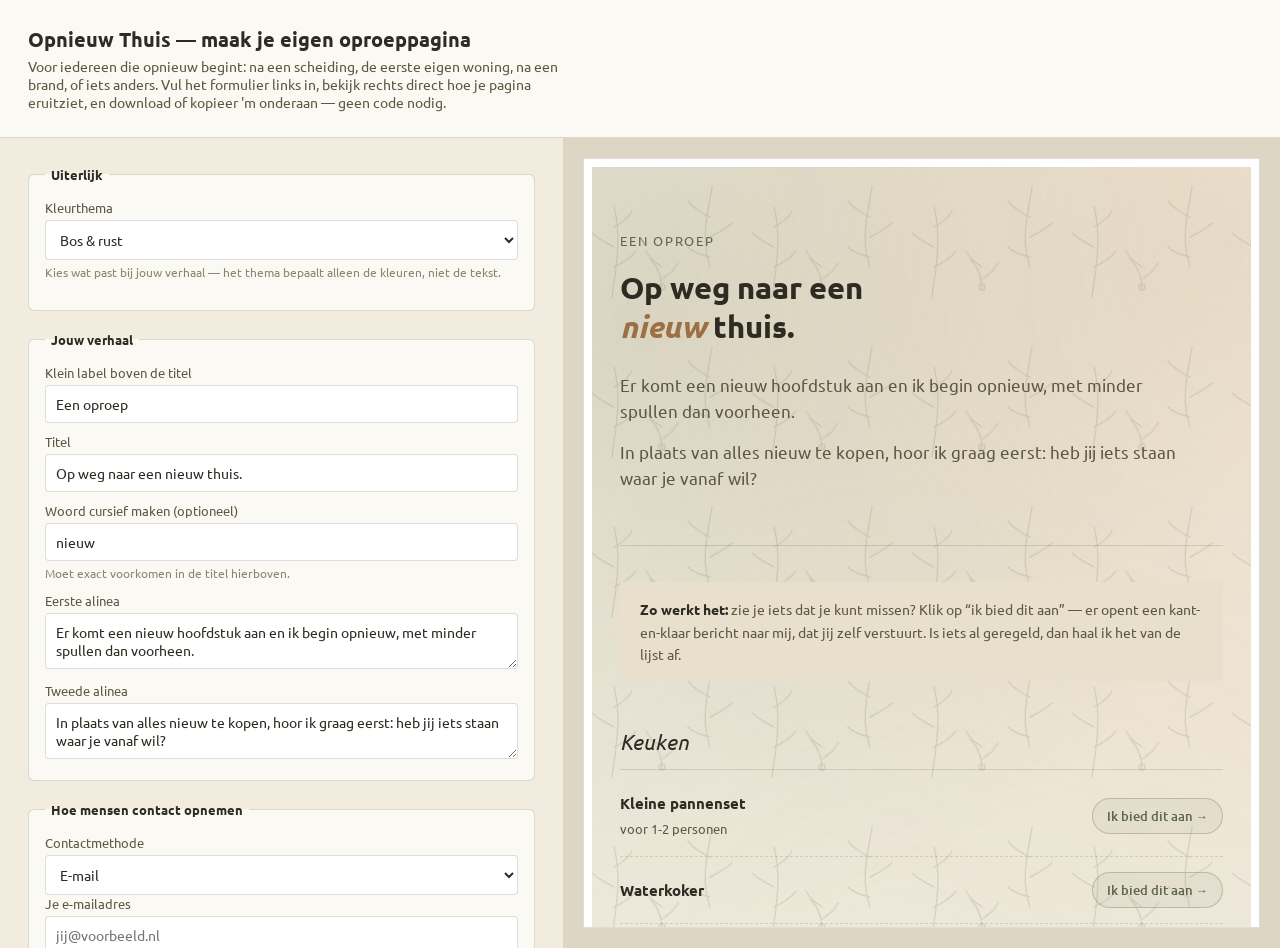
==== index.html @ 4efb678b "Add files via upload" ====
<!DOCTYPE html>
<html lang="nl">
<head>
<meta charset="UTF-8">
<meta name="viewport" content="width=device-width, initial-scale=1.0">
<title>Opnieuw Thuis — maak je eigen oproeppagina</title>
<link rel="preconnect" href="https://fonts.googleapis.com">
<link href="https://fonts.googleapis.com/css2?family=Ubuntu:ital,wght@0,400;0,500;0,700;1,400;1,500&display=swap" rel="stylesheet">
<style>
  :root{
    --sand:#F2ECDE; --sand-deep:#E8E0CC; --ink:#2E2B22; --ink-soft:#5C5842;
    --sage:#7C8564; --sage-deep:#5E6849; --clay:#BE8C5E; --clay-deep:#9C6F44;
    --line:rgba(46,43,34,0.16); --panel:#FBF9F3;
  }
  *{ box-sizing:border-box; }
  body{ margin:0; font-family:'Ubuntu', sans-serif; background:var(--sand); color:var(--ink); }
  .top{ padding:26px 28px; border-bottom:1px solid var(--line); background:var(--panel); }
  .top h1{ font-size:20px; margin:0 0 4px; font-weight:700; }
  .top p{ margin:0; font-size:13.5px; color:var(--ink-soft); max-width:70ch; }

  .layout{ display:flex; gap:0; align-items:flex-start; min-height:calc(100vh - 90px); }
  .form-col{ width:44%; min-width:360px; padding:28px; overflow-y:auto; max-height:calc(100vh - 90px); }
  .preview-col{ flex:1; position:sticky; top:0; height:calc(100vh - 90px); background:#ddd6c4; padding:20px; }
  .preview-col iframe{ width:100%; height:100%; border:1px solid var(--line); background:#fff; }

  fieldset{ border:1px solid var(--line); border-radius:6px; padding:16px 16px 18px; margin:0 0 20px; background:var(--panel); }
  legend{ font-weight:700; font-size:13px; padding:0 6px; color:var(--ink); }
  label{ display:block; font-size:12.5px; color:var(--ink-soft); margin:10px 0 4px; }
  label:first-of-type{ margin-top:0; }
  input[type=text], input[type=email], input[type=tel], input[type=number], textarea, select{
    width:100%; font-family:'Ubuntu', sans-serif; font-size:14px; padding:9px 10px;
    border:1px solid var(--line); border-radius:4px; background:#fff; color:var(--ink);
  }
  textarea{ resize:vertical; min-height:56px; }
  .hint{ font-size:11.5px; color:#8A8770; margin-top:4px; }
  .row2{ display:flex; gap:10px; }
  .row2 > *{ flex:1; }

  .category-block{ border:1px dashed var(--line); border-radius:5px; padding:12px; margin-bottom:12px; background:#fff; }
  .category-block-head{ display:flex; gap:8px; align-items:center; margin-bottom:8px; }
  .category-block-head input{ flex:1; font-weight:600; }
  .item-row{ display:flex; gap:6px; align-items:center; margin-bottom:6px; }
  .item-row input[type=text]{ flex:2; }
  .item-row input[type=text].note-input{ flex:2; }
  .item-row input[type=number]{ flex:0 0 64px; }
  .icon-btn{
    border:1px solid var(--line); background:#fff; color:var(--ink-soft); border-radius:4px;
    width:30px; height:30px; flex:0 0 30px; cursor:pointer; font-size:15px; line-height:1;
  }
  .icon-btn:hover{ background:var(--sand-deep); }
  .text-btn{
    background:none; border:1px solid var(--sage-deep); color:var(--sage-deep); border-radius:4px;
    padding:7px 12px; font-size:12.5px; cursor:pointer; font-family:'Ubuntu', sans-serif;
  }
  .text-btn:hover{ background:rgba(94,104,73,0.08); }
  .remove-cat{ border:none; background:none; color:#9C6F44; cursor:pointer; font-size:13px; }

  .actions{ display:flex; gap:10px; flex-wrap:wrap; margin-top:6px; }
  .btn-primary{
    background:var(--clay); border:none; color:#241A0D; font-weight:700; padding:12px 20px;
    border-radius:4px; font-size:14px; cursor:pointer; font-family:'Ubuntu', sans-serif;
  }
  .btn-primary:hover{ background:#CC9A6B; }
  .btn-secondary{
    background:var(--ink); color:var(--sand); border:none; padding:12px 20px; border-radius:4px;
    font-size:14px; cursor:pointer; font-family:'Ubuntu', sans-serif;
  }
  .warn{ font-size:12.5px; color:#9C4A2A; margin-top:8px; }
  .code-fallback{ margin-top:14px; }
  .code-fallback summary{ cursor:pointer; font-size:12.5px; color:var(--ink-soft); }
  .code-fallback textarea{ margin-top:8px; height:160px; font-family:monospace; font-size:11.5px; }
</style>
</head>
<body>

<div class="top">
  <h1>Opnieuw Thuis — maak je eigen oproeppagina</h1>
  <p>Voor iedereen die opnieuw begint: na een scheiding, de eerste eigen woning, na een brand, of iets anders. Vul het formulier links in, bekijk rechts direct hoe je pagina eruitziet, en download of kopieer 'm onderaan — geen code nodig.</p>
</div>

<div class="layout">
  <div class="form-col">

    <fieldset>
      <legend>Uiterlijk</legend>
      <label for="f-theme">Kleurthema</label>
      <select id="f-theme">
        <option value="bos">Bos &amp; rust</option>
        <option value="fris">Fris begin</option>
        <option value="warmte">Nieuwe warmte</option>
      </select>
      <p class="hint">Kies wat past bij jouw verhaal — het thema bepaalt alleen de kleuren, niet de tekst.</p>
    </fieldset>

    <fieldset>
      <legend>Jouw verhaal</legend>
      <label for="f-eyebrow">Klein label boven de titel</label>
      <input type="text" id="f-eyebrow" value="Een oproep">

      <label for="f-heading">Titel</label>
      <input type="text" id="f-heading" value="Op weg naar een nieuw thuis.">

      <label for="f-emphasis">Woord cursief maken (optioneel)</label>
      <input type="text" id="f-emphasis" value="nieuw">
      <p class="hint">Moet exact voorkomen in de titel hierboven.</p>

      <label for="f-para1">Eerste alinea</label>
      <textarea id="f-para1">Er komt een nieuw hoofdstuk aan en ik begin opnieuw, met minder spullen dan voorheen.</textarea>

      <label for="f-para2">Tweede alinea</label>
      <textarea id="f-para2">In plaats van alles nieuw te kopen, hoor ik graag eerst: heb jij iets staan waar je vanaf wil?</textarea>
    </fieldset>

    <fieldset>
      <legend>Hoe mensen contact opnemen</legend>
      <label for="f-contact-method">Contactmethode</label>
      <select id="f-contact-method">
        <option value="email">E-mail</option>
        <option value="whatsapp">WhatsApp</option>
      </select>
      <div id="f-contact-email-wrap">
        <label for="f-contact-email">Je e-mailadres</label>
        <input type="email" id="f-contact-email" placeholder="jij@voorbeeld.nl">
      </div>
      <div id="f-contact-wa-wrap" style="display:none;">
        <label for="f-contact-wa">WhatsApp-nummer (met landcode, alleen cijfers)</label>
        <input type="tel" id="f-contact-wa" placeholder="31612345678">
      </div>
      <p class="hint">Als iemand op "ik bied dit aan" klikt, opent er een kant-en-klaar bericht naar jou — er wordt niets automatisch opgeslagen of bijgehouden.</p>
    </fieldset>

    <fieldset>
      <legend>Spullen die je zoekt</legend>
      <div id="f-categories"></div>
      <button class="text-btn" id="f-add-category" type="button">+ Categorie toevoegen</button>
    </fieldset>

    <fieldset>
      <legend>Onderaan de pagina</legend>
      <label for="f-suggest-desc">Tekst bij "staat er iets niet bij?"</label>
      <textarea id="f-suggest-desc">Heb je iets anders dat je denkt dat ik kan gebruiken? Laat het gewoon weten.</textarea>
      <label for="f-footer">Slottekst</label>
      <textarea id="f-footer">Dank je wel dat je meedenkt — elk aanbod scheelt mij een nieuwe aankoop.</textarea>
    </fieldset>

    <div id="f-warn" class="warn" style="display:none;"></div>
    <div class="actions">
      <button class="btn-primary" id="f-download" type="button">Download jouw pagina (HTML)</button>
      <button class="btn-secondary" id="f-copy" type="button">Kopieer HTML</button>
    </div>

    <details class="code-fallback">
      <summary>Lukt kopiëren niet? Selecteer de code hier handmatig</summary>
      <textarea id="f-code-output" readonly></textarea>
    </details>
  </div>

  <div class="preview-col">
    <iframe id="f-preview" title="Voorbeeld"></iframe>
  </div>
</div>

<script>
const THEMES = {
  bos:    { sand:'#F2ECDE', sandDeep:'#E8E0CC', ink:'#2E2B22', inkSoft:'#5C5842', a1:'#7C8564', a1d:'#5E6849', a2:'#BE8C5E', a2d:'#9C6F44' },
  fris:   { sand:'#EDF2EA', sandDeep:'#DCE7DE', ink:'#20302A', inkSoft:'#4C5C53', a1:'#5E8B7E', a1d:'#3F6A5E', a2:'#6E93A8', a2d:'#4F7488' },
  warmte: { sand:'#F5EDE3', sandDeep:'#EEDFCB', ink:'#332420', inkSoft:'#6B4F3F', a1:'#C98A3F', a1d:'#A66C2A', a2:'#B15C42', a2d:'#8E4530' },
};
const LEAF_SVG_BASE64 = "[base64]";

function hexToRgb(hex){
  const h = hex.replace('#','');
  const r = parseInt(h.substring(0,2),16), g = parseInt(h.substring(2,4),16), b = parseInt(h.substring(4,6),16);
  return r+','+g+','+b;
}
function escapeHtml(str){
  return String(str).replace(/&/g,'&amp;').replace(/</g,'&lt;').replace(/>/g,'&gt;').replace(/"/g,'&quot;').replace(/'/g,'&#39;');
}
function applyEmphasis(headingRaw, wordRaw){
  const esc = escapeHtml(headingRaw);
  const w = (wordRaw||'').trim();
  if(!w) return esc;
  const escWord = escapeHtml(w);
  const idx = esc.toLowerCase().indexOf(escWord.toLowerCase());
  if(idx === -1) return esc;
  return esc.slice(0,idx) + '<em>' + esc.slice(idx, idx+escWord.length) + '</em>' + esc.slice(idx+escWord.length);
}

let state = {
  categories: [
    { name: "Keuken", items: [
      { name: "Kleine pannenset", note: "voor 1-2 personen", needed: 1 },
      { name: "Waterkoker", note: "", needed: 1 },
      { name: "Bestek", note: "voor 2 personen", needed: 2 },
    ]},
    { name: "Woonkamer", items: [
      { name: "Leeslamp", note: "staand of tafel", needed: 1 },
      { name: "Vloerkleed", note: "ca. 2x1,5m", needed: 1 },
    ]},
    { name: "Slaapkamer", items: [
      { name: "Eenpersoonsmatras of bed", note: "", needed: 1 },
      { name: "Dekbed + overtrek", note: "", needed: 1 },
    ]},
  ]
};

function renderCategoriesForm(){
  const wrap = document.getElementById('f-categories');
  wrap.innerHTML = '';
  state.categories.forEach((cat, ci) => {
    const block = document.createElement('div');
    block.className = 'category-block';

    const head = document.createElement('div');
    head.className = 'category-block-head';
    const nameInput = document.createElement('input');
    nameInput.type = 'text'; nameInput.value = cat.name; nameInput.placeholder = 'Naam categorie';
    nameInput.addEventListener('input', () => { state.categories[ci].name = nameInput.value; updatePreview(); });
    const removeCatBtn = document.createElement('button');
    removeCatBtn.className = 'remove-cat'; removeCatBtn.type = 'button'; removeCatBtn.textContent = 'verwijder categorie';
    removeCatBtn.addEventListener('click', () => { state.categories.splice(ci,1); renderCategoriesForm(); updatePreview(); });
    head.appendChild(nameInput); head.appendChild(removeCatBtn);
    block.appendChild(head);

    cat.items.forEach((item, ii) => {
      const row = document.createElement('div');
      row.className = 'item-row';

      const nameI = document.createElement('input');
      nameI.type = 'text'; nameI.value = item.name; nameI.placeholder = 'Naam item';
      nameI.addEventListener('input', () => { state.categories[ci].items[ii].name = nameI.value; updatePreview(); });

      const noteI = document.createElement('input');
      noteI.type = 'text'; noteI.className = 'note-input'; noteI.value = item.note; noteI.placeholder = 'Toelichting (optioneel)';
      noteI.addEventListener('input', () => { state.categories[ci].items[ii].note = noteI.value; updatePreview(); });

      const neededI = document.createElement('input');
      neededI.type = 'number'; neededI.min = '1'; neededI.value = item.needed || 1; neededI.title = 'Aantal nodig';
      neededI.addEventListener('input', () => { state.categories[ci].items[ii].needed = Math.max(1, parseInt(neededI.value,10)||1); updatePreview(); });

      const removeItemBtn = document.createElement('button');
      removeItemBtn.className = 'icon-btn'; removeItemBtn.type = 'button'; removeItemBtn.textContent = '×';
      removeItemBtn.addEventListener('click', () => { state.categories[ci].items.splice(ii,1); renderCategoriesForm(); updatePreview(); });

      row.appendChild(nameI); row.appendChild(noteI); row.appendChild(neededI); row.appendChild(removeItemBtn);
      block.appendChild(row);
    });

    const addItemBtn = document.createElement('button');
    addItemBtn.className = 'text-btn'; addItemBtn.type = 'button'; addItemBtn.textContent = '+ Item toevoegen';
    addItemBtn.addEventListener('click', () => {
      state.categories[ci].items.push({ name: 'Nieuw item', note: '', needed: 1 });
      renderCategoriesForm(); updatePreview();
    });
    block.appendChild(addItemBtn);

    wrap.appendChild(block);
  });
}

document.getElementById('f-add-category').addEventListener('click', () => {
  state.categories.push({ name: 'Nieuwe categorie', items: [{ name: 'Nieuw item', note: '', needed: 1 }] });
  renderCategoriesForm(); updatePreview();
});

function getFormValues(){
  return {
    theme: document.getElementById('f-theme').value,
    eyebrow: document.getElementById('f-eyebrow').value,
    heading: document.getElementById('f-heading').value,
    emphasis: document.getElementById('f-emphasis').value,
    para1: document.getElementById('f-para1').value,
    para2: document.getElementById('f-para2').value,
    contactMethod: document.getElementById('f-contact-method').value,
    contactEmail: document.getElementById('f-contact-email').value,
    contactWa: document.getElementById('f-contact-wa').value,
    suggestDesc: document.getElementById('f-suggest-desc').value,
    footer: document.getElementById('f-footer').value,
  };
}

document.getElementById('f-contact-method').addEventListener('change', function(){
  const isEmail = this.value === 'email';
  document.getElementById('f-contact-email-wrap').style.display = isEmail ? 'block' : 'none';
  document.getElementById('f-contact-wa-wrap').style.display = isEmail ? 'none' : 'block';
  updatePreview();
});

['f-theme','f-eyebrow','f-heading','f-emphasis','f-para1','f-para2','f-contact-email','f-contact-wa','f-suggest-desc','f-footer']
  .forEach(id => document.getElementById(id).addEventListener('input', updatePreview));

function buildSiteHTML(cfg){
  const t = THEMES[cfg.theme] || THEMES.bos;
  const headingHTML = applyEmphasis(cfg.heading, cfg.emphasis);
  const itemsJSON = JSON.stringify(cfg.categories.filter(c => c.name.trim() && c.items.some(i => i.name.trim()))
    .map(c => ({ category: c.name, items: c.items.filter(i => i.name.trim()) })), null, 2);

  const contactBlock = cfg.contactMethod === 'whatsapp'
    ? "{ method:'whatsapp', value:" + JSON.stringify((cfg.contactWa||'').replace(/[^0-9]/g,'')) + " }"
    : "{ method:'email', value:" + JSON.stringify(cfg.contactEmail||'') + " }";

  return '<!DOCTYPE html>\n<html lang="nl">\n<head>\n<meta charset="UTF-8">\n<meta name="viewport" content="width=device-width, initial-scale=1.0">\n<title>' + escapeHtml(cfg.heading) + '</title>\n' +
'<link rel="preconnect" href="https://fonts.googleapis.com">\n<link href="https://fonts.googleapis.com/css2?family=Ubuntu:ital,wght@0,400;0,500;0,700;1,400;1,500&display=swap" rel="stylesheet">\n' +
'<style>\n' +
'  .bh-wrap{ --sand:' + t.sand + '; --sand-deep:' + t.sandDeep + '; --ink:' + t.ink + '; --ink-soft:' + t.inkSoft + '; --sage:' + t.a1 + '; --sage-deep:' + t.a1d + '; --clay:' + t.a2 + '; --clay-deep:' + t.a2d + '; --line:rgba(46,43,34,0.14);\n' +
'    font-family:\'Ubuntu\', -apple-system, sans-serif; color:var(--ink); background:var(--sand); line-height:1.6; max-width:760px; margin:0 auto; position:relative; isolation:isolate; }\n' +
'  .bh-wrap *{ box-sizing:border-box; }\n' +
'  .bh-wrap::before{ content:\'\'; position:absolute; inset:0; z-index:-1;\n' +
'    background: radial-gradient(circle at 6% 8%, rgba(' + hexToRgb(t.a1) + ',0.20), transparent 34%), radial-gradient(circle at 96% 4%, rgba(' + hexToRgb(t.a2) + ',0.18), transparent 38%), radial-gradient(circle at 10% 92%, rgba(' + hexToRgb(t.a2) + ',0.14), transparent 36%), radial-gradient(circle at 94% 88%, rgba(' + hexToRgb(t.a1) + ',0.16), transparent 36%), radial-gradient(circle at 50% 45%, rgba(' + hexToRgb(t.a1) + ',0.06), transparent 55%), url("data:image/svg+xml;base64,' + LEAF_SVG_BASE64 + '");\n' +
'    background-repeat:repeat; background-size:100% 100%,100% 100%,100% 100%,100% 100%,100% 100%,160px 160px; }\n' +
'  .bh-serif{ font-family:\'Ubuntu\', sans-serif; }\n' +
'  .bh-header{ padding:64px 28px 40px; }\n' +
'  .bh-eyebrow{ font-size:12.5px; letter-spacing:0.14em; text-transform:uppercase; color:var(--sage-deep); margin-bottom:18px; display:block; }\n' +
'  .bh-header h1{ font-family:\'Ubuntu\', sans-serif; font-weight:700; font-size:clamp(28px,4.6vw,42px); line-height:1.22; margin:0 0 26px; max-width:16ch; }\n' +
'  .bh-header h1 em{ font-style:italic; color:var(--clay-deep); }\n' +
'  .bh-header p{ font-size:16.5px; color:var(--ink-soft); max-width:56ch; margin:0 0 14px; }\n' +
'  .bh-divider{ height:1px; background:var(--line); margin:0 28px; }\n' +
'  .bh-note{ margin:36px 28px 8px; font-size:14px; color:var(--ink-soft); padding:16px 20px; background:var(--sand-deep); border-radius:2px; max-width:640px; }\n' +
'  .bh-note b{ color:var(--ink); }\n' +
'  .bh-category{ padding:0 28px; margin-top:44px; }\n' +
'  .bh-cat-head{ border-bottom:1px solid var(--line); padding-bottom:10px; margin-bottom:6px; }\n' +
'  .bh-cat-head h2{ font-family:\'Ubuntu\', sans-serif; font-weight:500; font-style:italic; font-size:21px; margin:0; }\n' +
'  .bh-item{ display:flex; justify-content:space-between; align-items:center; gap:16px; padding:15px 0; border-bottom:1px dashed var(--line); }\n' +
'  .bh-item:last-child{ border-bottom:none; }\n' +
'  .bh-item-text b{ display:block; font-size:15px; font-weight:600; }\n' +
'  .bh-item-text span{ font-size:13px; color:var(--ink-soft); }\n' +
'  .bh-offer-btn{ font-size:12.5px; padding:8px 14px; border-radius:20px; white-space:nowrap; font-weight:500; border:1px solid rgba(124,133,100,0.4); background:rgba(124,133,100,0.08); color:var(--sage-deep); cursor:pointer; font-family:\'Ubuntu\',sans-serif; }\n' +
'  .bh-offer-btn:hover{ background:rgba(124,133,100,0.16); }\n' +
'  .bh-suggest{ margin:56px 28px 0; padding:32px 30px; background:var(--ink); color:var(--sand); border-radius:2px; }\n' +
'  .bh-suggest h2{ font-family:\'Ubuntu\', sans-serif; font-weight:700; font-style:italic; font-size:22px; margin:0 0 8px; }\n' +
'  .bh-suggest p{ font-size:14px; color:#C9C4AC; margin:0 0 20px; max-width:48ch; }\n' +
'  .bh-wrap input, .bh-wrap textarea{ font-family:\'Ubuntu\', sans-serif; background:#3B372A; border:1px solid rgba(242,236,222,0.2); color:var(--sand); border-radius:3px; padding:11px 13px; font-size:14px; width:100%; margin-bottom:10px; }\n' +
'  .bh-btn-primary{ background:var(--clay); color:#241A0D; border:none; padding:11px 22px; border-radius:3px; font-weight:700; font-size:14px; cursor:pointer; font-family:\'Ubuntu\', sans-serif; }\n' +
'  .bh-btn-primary:hover{ background:#CC9A6B; }\n' +
'  .bh-footer{ padding:40px 28px 64px; font-size:12.5px; color:var(--ink-soft); }\n' +
'  .bh-footer p{ max-width:52ch; margin:0; }\n' +
'  .bh-modal-backdrop{ position:fixed; inset:0; background:rgba(46,43,34,0.5); display:none; align-items:center; justify-content:center; padding:20px; z-index:9999; }\n' +
'  .bh-modal-backdrop.open{ display:flex; }\n' +
'  .bh-modal{ background:var(--sand); border-radius:3px; padding:28px; max-width:380px; width:100%; }\n' +
'  .bh-modal h3{ font-family:\'Ubuntu\', sans-serif; font-weight:700; font-style:italic; font-size:20px; margin:0 0 4px; color:var(--ink); }\n' +
'  .bh-modal p.bh-sub{ font-size:13px; color:var(--ink-soft); margin:0 0 18px; }\n' +
'  .bh-modal input{ background:#fff; color:var(--ink); border:1px solid var(--line); }\n' +
'  .bh-modal-actions{ display:flex; gap:10px; margin-top:14px; }\n' +
'  .bh-btn-ghost{ background:none; border:1px solid var(--line); color:var(--ink); padding:10px 16px; border-radius:3px; font-size:14px; cursor:pointer; flex:1; font-family:\'Ubuntu\', sans-serif; }\n' +
'  .bh-modal .bh-btn-primary{ flex:1; }\n' +
'</style>\n' +
'<div class="bh-wrap">\n' +
'<div class="bh-header">\n' +
'  <span class="bh-eyebrow">' + escapeHtml(cfg.eyebrow) + '</span>\n' +
'  <h1 class="bh-serif">' + headingHTML + '</h1>\n' +
'  <p>' + escapeHtml(cfg.para1) + '</p>\n' +
'  <p>' + escapeHtml(cfg.para2) + '</p>\n' +
'</div>\n' +
'<div class="bh-divider"></div>\n' +
'<div class="bh-note"><b>Zo werkt het:</b> zie je iets dat je kunt missen? Klik op &ldquo;ik bied dit aan&rdquo; &mdash; er opent een kant-en-klaar bericht naar mij, dat jij zelf verstuurt. Is iets al geregeld, dan haal ik het van de lijst af.</div>\n' +
'<div id="bh-categories"></div>\n' +
'<div class="bh-suggest">\n' +
'  <h2 class="bh-serif">Staat er iets niet bij?</h2>\n' +
'  <p>' + escapeHtml(cfg.suggestDesc) + '</p>\n' +
'  <input id="bh-sugg-name" placeholder="Je naam">\n' +
'  <input id="bh-sugg-what" placeholder="Wat heb je voor me?">\n' +
'  <textarea id="bh-sugg-note" placeholder="Eventuele toelichting" style="min-height:56px;"></textarea>\n' +
'  <button class="bh-btn-primary" id="bh-sugg-submit">Verstuur</button>\n' +
'</div>\n' +
'<div class="bh-footer"><p>' + escapeHtml(cfg.footer) + '</p></div>\n' +
'<div class="bh-modal-backdrop" id="bh-modal-backdrop">\n' +
'  <div class="bh-modal">\n' +
'    <h3 class="bh-serif" id="bh-modal-title">Wat fijn!</h3>\n' +
'    <p class="bh-sub">Laat weten wie je bent — er opent daarna een bericht dat jij zelf verstuurt.</p>\n' +
'    <input id="bh-claim-name" placeholder="Je naam">\n' +
'    <div id="bh-claim-qty-wrap" style="display:none;">\n' +
'      <label style="display:block;font-size:12.5px;color:var(--ink-soft);margin-bottom:6px;">Hoeveel bied je aan?</label>\n' +
'      <input id="bh-claim-qty" type="number" min="1" step="1" value="1" style="max-width:100px;">\n' +
'    </div>\n' +
'    <input id="bh-claim-note" placeholder="Eventuele toelichting (optioneel)">\n' +
'    <div class="bh-modal-actions">\n' +
'      <button class="bh-btn-ghost" id="bh-modal-cancel" type="button">Annuleren</button>\n' +
'      <button class="bh-btn-primary" id="bh-modal-confirm" type="button">Bericht openen</button>\n' +
'    </div>\n' +
'  </div>\n' +
'</div>\n' +
'</div>\n' +
'<script>\n' +
'(function(){\n' +
'var itemsData = ' + itemsJSON + ';\n' +
'var contact = ' + contactBlock + ';\n' +
'function el(tag, cls, html){ var e=document.createElement(tag); if(cls) e.className=cls; if(html!==undefined) e.innerHTML=html; return e; }\n' +
'function escapeHtml(str){ var d=document.createElement("div"); d.textContent=str; return d.innerHTML; }\n' +
'function renderCategories(){\n' +
'  var wrap=document.getElementById("bh-categories"); wrap.innerHTML="";\n' +
'  itemsData.forEach(function(cat){\n' +
'    var catEl=el("div","bh-category");\n' +
'    var head=el("div","bh-cat-head"); head.appendChild(el("h2",null,escapeHtml(cat.category))); catEl.appendChild(head);\n' +
'    cat.items.forEach(function(item){\n' +
'      var needed = item.needed && item.needed>1 ? item.needed : 1;\n' +
'      var row=el("div","bh-item");\n' +
'      var textWrap=el("div","bh-item-text");\n' +
'      var label = needed>1 ? (item.name+" ("+needed+"x)") : item.name;\n' +
'      textWrap.appendChild(el("b",null,escapeHtml(label)));\n' +
'      if(item.note) textWrap.appendChild(el("span",null,escapeHtml(item.note)));\n' +
'      row.appendChild(textWrap);\n' +
'      var btn=el("button","bh-offer-btn","Ik bied dit aan →");\n' +
'      btn.type="button";\n' +
'      btn.addEventListener("click", function(){ openModal(item.name, needed); });\n' +
'      row.appendChild(btn);\n' +
'      catEl.appendChild(row);\n' +
'    });\n' +
'    wrap.appendChild(catEl);\n' +
'  });\n' +
'}\n' +
'var activeItemName=null, activeNeeded=1;\n' +
'function openModal(name, needed){\n' +
'  activeItemName=name; activeNeeded=needed;\n' +
'  document.getElementById("bh-modal-title").textContent = name + " — top!";\n' +
'  document.getElementById("bh-claim-name").value="";\n' +
'  document.getElementById("bh-claim-note").value="";\n' +
'  var qtyWrap=document.getElementById("bh-claim-qty-wrap"); var qtyInput=document.getElementById("bh-claim-qty");\n' +
'  if(needed>1){ qtyWrap.style.display="block"; qtyInput.max=needed; qtyInput.value=1; } else { qtyWrap.style.display="none"; qtyInput.value=1; }\n' +
'  document.getElementById("bh-modal-backdrop").classList.add("open");\n' +
'}\n' +
'function closeModal(){ document.getElementById("bh-modal-backdrop").classList.remove("open"); }\n' +
'document.getElementById("bh-modal-cancel").addEventListener("click", closeModal);\n' +
'document.getElementById("bh-modal-backdrop").addEventListener("click", function(e){ if(e.target.id==="bh-modal-backdrop") closeModal(); });\n' +
'function openContact(message){\n' +
'  if(contact.method==="whatsapp" && contact.value){\n' +
'    window.open("https://wa.me/"+contact.value+"?text="+encodeURIComponent(message), "_blank");\n' +
'  } else if(contact.value){\n' +
'    window.location.href = "mailto:"+contact.value+"?subject="+encodeURIComponent("Aanbod: "+message.split("\\n")[0])+"&body="+encodeURIComponent(message);\n' +
'  } else {\n' +
'    alert("Er is nog geen contactgegeven ingesteld op deze pagina.");\n' +
'  }\n' +
'}\n' +
'document.getElementById("bh-modal-confirm").addEventListener("click", function(){\n' +
'  var name=document.getElementById("bh-claim-name").value.trim();\n' +
'  var note=document.getElementById("bh-claim-note").value.trim();\n' +
'  var qty=parseInt(document.getElementById("bh-claim-qty").value,10)||1;\n' +
'  if(qty>activeNeeded) qty=activeNeeded; if(qty<1) qty=1;\n' +
'  if(!name){ alert("Vul in elk geval je naam in."); return; }\n' +
'  var msg = "Hoi! Ik bied " + (activeNeeded>1 ? qty+"x " : "") + activeItemName + " aan.\\nGroet, " + name + (note ? ("\\n\\n"+note) : "");\n' +
'  openContact(msg);\n' +
'  closeModal();\n' +
'});\n' +
'document.getElementById("bh-sugg-submit").addEventListener("click", function(){\n' +
'  var name=document.getElementById("bh-sugg-name").value.trim();\n' +
'  var what=document.getElementById("bh-sugg-what").value.trim();\n' +
'  var note=document.getElementById("bh-sugg-note").value.trim();\n' +
'  if(!name || !what){ alert("Vul je naam en wat je aanbiedt in."); return; }\n' +
'  var msg = "Hoi! Ik heb iets voor je: " + what + "\\nGroet, " + name + (note ? ("\\n\\n"+note) : "");\n' +
'  openContact(msg);\n' +
'});\n' +
'renderCategories();\n' +
'})();\n' +
'<\/script>\n' +
'</html>';
}

let previewTimer = null;
function updatePreview(){
  clearTimeout(previewTimer);
  previewTimer = setTimeout(() => {
    const cfg = getFormValues();
    cfg.categories = state.categories;
    const html = buildSiteHTML(cfg);
    document.getElementById('f-preview').srcdoc = html;
    document.getElementById('f-code-output').value = html;

    const warnEl = document.getElementById('f-warn');
    if(cfg.contactMethod === 'email' && !cfg.contactEmail){
      warnEl.style.display = 'block'; warnEl.textContent = 'Let op: vul een e-mailadres in, anders werkt de "ik bied dit aan"-knop niet.';
    } else if(cfg.contactMethod === 'whatsapp' && !cfg.contactWa){
      warnEl.style.display = 'block'; warnEl.textContent = 'Let op: vul een WhatsApp-nummer in, anders werkt de "ik bied dit aan"-knop niet.';
    } else {
      warnEl.style.display = 'none';
    }
  }, 120);
}

document.getElementById('f-download').addEventListener('click', () => {
  const cfg = getFormValues(); cfg.categories = state.categories;
  const html = buildSiteHTML(cfg);
  const blob = new Blob([html], { type: 'text/html' });
  const url = URL.createObjectURL(blob);
  const a = document.createElement('a');
  a.href = url; a.download = 'oproeppagina.html';
  document.body.appendChild(a); a.click(); document.body.removeChild(a);
  URL.revokeObjectURL(url);
});

document.getElementById('f-copy').addEventListener('click', async () => {
  const cfg = getFormValues(); cfg.categories = state.categories;
  const html = buildSiteHTML(cfg);
  try{
    await navigator.clipboard.writeText(html);
    const btn = document.getElementById('f-copy');
    const old = btn.textContent; btn.textContent = 'Gekopieerd!';
    setTimeout(() => { btn.textContent = old; }, 1800);
  }catch(e){
    document.getElementById('f-code-output').select();
    alert('Automatisch kopiëren lukte niet — de code hieronder is geselecteerd, gebruik Ctrl/Cmd+C.');
  }
});

renderCategoriesForm();
updatePreview();
</script>
</body>
</html>
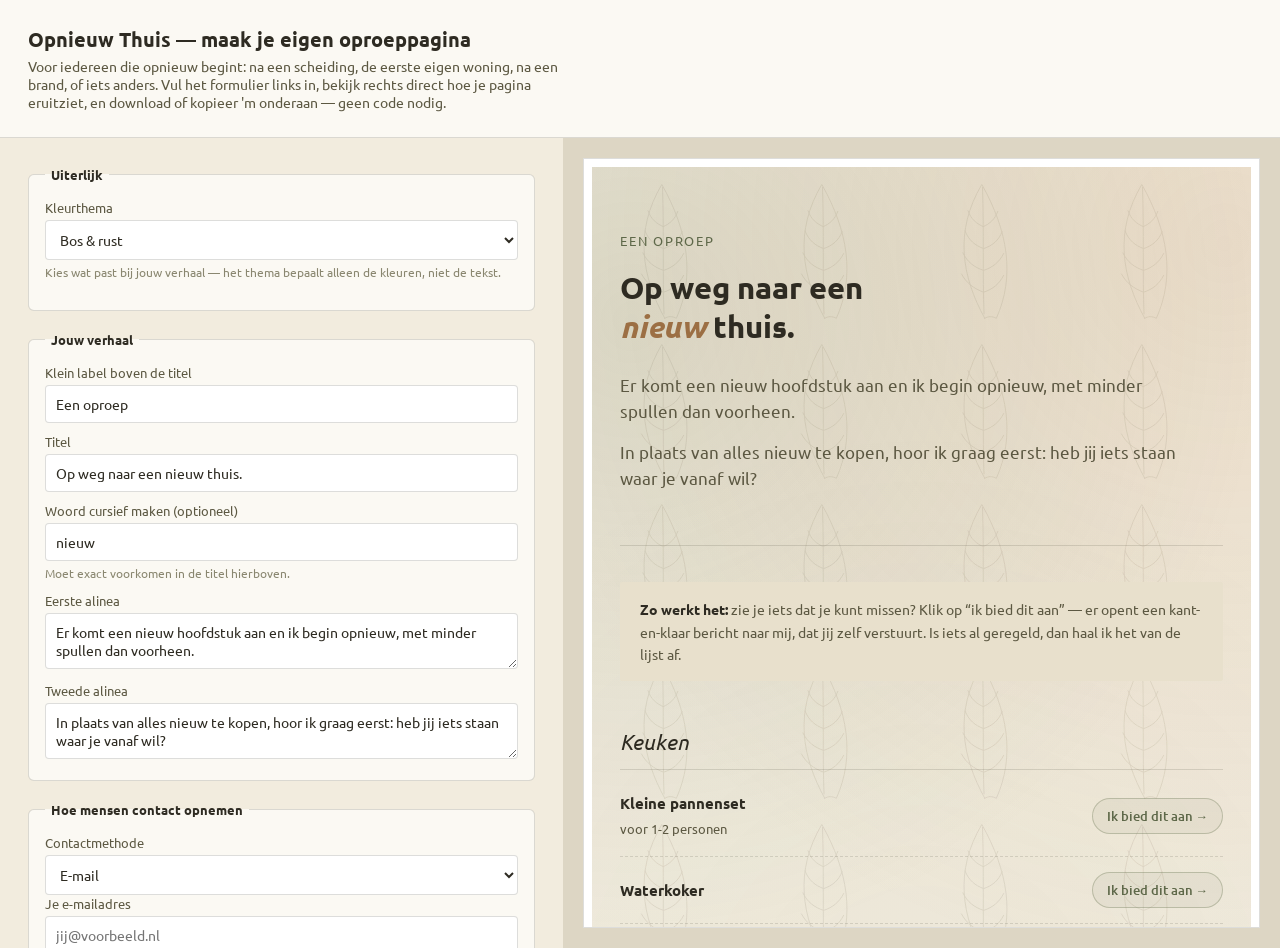
==== commit 98c83653: "Update index.html" ====
--- a/index.html
+++ b/index.html
@@ -166,7 +166,7 @@
   fris:   { sand:'#EDF2EA', sandDeep:'#DCE7DE', ink:'#20302A', inkSoft:'#4C5C53', a1:'#5E8B7E', a1d:'#3F6A5E', a2:'#6E93A8', a2d:'#4F7488' },
   warmte: { sand:'#F5EDE3', sandDeep:'#EEDFCB', ink:'#332420', inkSoft:'#6B4F3F', a1:'#C98A3F', a1d:'#A66C2A', a2:'#B15C42', a2d:'#8E4530' },
 };
-const LEAF_SVG_BASE64 = "[base64]";
+const LEAF_SVG_BASE64 = "[base64]";
 
 function hexToRgb(hex){
   const h = hex.replace('#','');
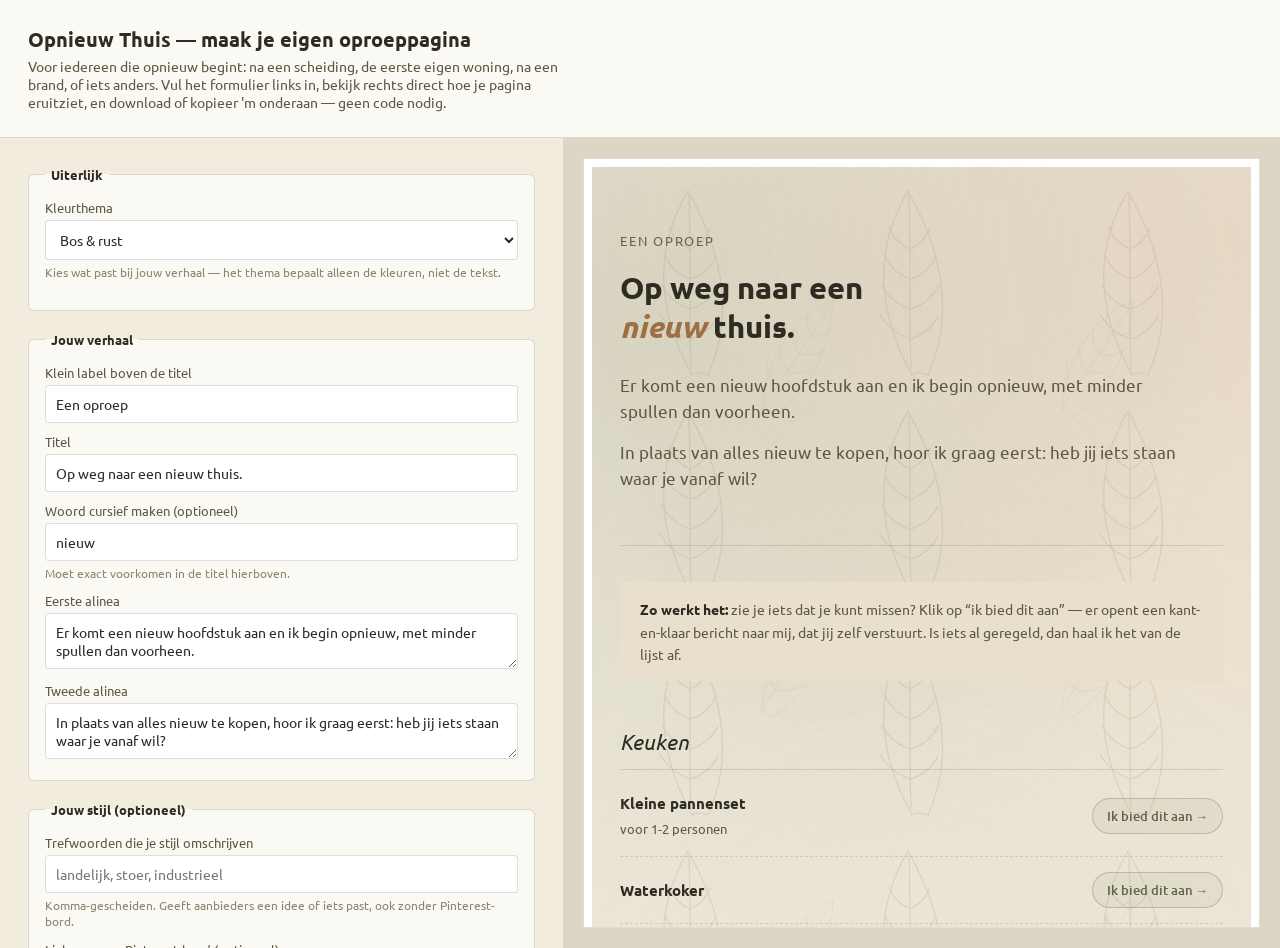
==== commit 68e52b54: "Update index.html" ====
--- a/index.html
+++ b/index.html
@@ -112,11 +112,22 @@
     </fieldset>
 
     <fieldset>
+      <legend>Jouw stijl (optioneel)</legend>
+      <label for="f-style-tags">Trefwoorden die je stijl omschrijven</label>
+      <input type="text" id="f-style-tags" placeholder="landelijk, stoer, industrieel">
+      <p class="hint">Komma-gescheiden. Geeft aanbieders een idee of iets past, ook zonder Pinterest-bord.</p>
+
+      <label for="f-pinterest">Link naar een Pinterest-bord (optioneel)</label>
+      <input type="text" id="f-pinterest" placeholder="https://pinterest.com/jouwnaam/mijn-stijl">
+    </fieldset>
+
+    <fieldset>
       <legend>Hoe mensen contact opnemen</legend>
       <label for="f-contact-method">Contactmethode</label>
       <select id="f-contact-method">
         <option value="email">E-mail</option>
         <option value="whatsapp">WhatsApp</option>
+        <option value="signal">Signal</option>
       </select>
       <div id="f-contact-email-wrap">
         <label for="f-contact-email">Je e-mailadres</label>
@@ -126,6 +137,11 @@
         <label for="f-contact-wa">WhatsApp-nummer (met landcode, alleen cijfers)</label>
         <input type="tel" id="f-contact-wa" placeholder="31612345678">
       </div>
+      <div id="f-contact-signal-wrap" style="display:none;">
+        <label for="f-contact-signal">Signal-nummer (met landcode, bijv. +31612345678)</label>
+        <input type="tel" id="f-contact-signal" placeholder="+31612345678">
+        <p class="hint">Signal ondersteunt geen vooraf ingevuld bericht: de tekst wordt gekopieerd naar het klembord, zodat iemand 'm zelf kan plakken.</p>
+      </div>
       <p class="hint">Als iemand op "ik bied dit aan" klikt, opent er een kant-en-klaar bericht naar jou — er wordt niets automatisch opgeslagen of bijgehouden.</p>
     </fieldset>
 
@@ -167,6 +183,8 @@
   warmte: { sand:'#F5EDE3', sandDeep:'#EEDFCB', ink:'#332420', inkSoft:'#6B4F3F', a1:'#C98A3F', a1d:'#A66C2A', a2:'#B15C42', a2d:'#8E4530' },
 };
 const LEAF_SVG_BASE64 = "[base64]";
+const LEAF2_SVG_BASE64 = "[base64]";
+const GRAIN_SVG_BASE64 = "[base64]";
 
 function hexToRgb(hex){
   const h = hex.replace('#','');
@@ -271,32 +289,50 @@
     emphasis: document.getElementById('f-emphasis').value,
     para1: document.getElementById('f-para1').value,
     para2: document.getElementById('f-para2').value,
+    styleTags: document.getElementById('f-style-tags').value,
+    pinterestUrl: document.getElementById('f-pinterest').value,
     contactMethod: document.getElementById('f-contact-method').value,
     contactEmail: document.getElementById('f-contact-email').value,
     contactWa: document.getElementById('f-contact-wa').value,
+    contactSignal: document.getElementById('f-contact-signal').value,
     suggestDesc: document.getElementById('f-suggest-desc').value,
     footer: document.getElementById('f-footer').value,
   };
 }
 
 document.getElementById('f-contact-method').addEventListener('change', function(){
-  const isEmail = this.value === 'email';
-  document.getElementById('f-contact-email-wrap').style.display = isEmail ? 'block' : 'none';
-  document.getElementById('f-contact-wa-wrap').style.display = isEmail ? 'none' : 'block';
+  document.getElementById('f-contact-email-wrap').style.display = this.value === 'email' ? 'block' : 'none';
+  document.getElementById('f-contact-wa-wrap').style.display = this.value === 'whatsapp' ? 'block' : 'none';
+  document.getElementById('f-contact-signal-wrap').style.display = this.value === 'signal' ? 'block' : 'none';
   updatePreview();
 });
 
-['f-theme','f-eyebrow','f-heading','f-emphasis','f-para1','f-para2','f-contact-email','f-contact-wa','f-suggest-desc','f-footer']
+['f-theme','f-eyebrow','f-heading','f-emphasis','f-para1','f-para2','f-style-tags','f-pinterest','f-contact-email','f-contact-wa','f-contact-signal','f-suggest-desc','f-footer']
   .forEach(id => document.getElementById(id).addEventListener('input', updatePreview));
 
 function buildSiteHTML(cfg){
   const t = THEMES[cfg.theme] || THEMES.bos;
   const headingHTML = applyEmphasis(cfg.heading, cfg.emphasis);
+  const styleTags = (cfg.styleTags||'').split(',').map(s => s.trim()).filter(Boolean);
+  const pinterestUrl = (cfg.pinterestUrl||'').trim();
+  let styleBlockHTML = '';
+  if(styleTags.length || pinterestUrl){
+    styleBlockHTML = '<div class="bh-style">';
+    if(styleTags.length){
+      styleBlockHTML += '<div class="bh-tags">' + styleTags.map(tag => '<span class="bh-tag">' + escapeHtml(tag) + '</span>').join('') + '</div>';
+    }
+    if(pinterestUrl){
+      styleBlockHTML += '<a class="bh-pin-link" href="' + escapeHtml(pinterestUrl) + '" target="_blank" rel="noopener noreferrer">Bekijk mijn stijl op Pinterest ↗</a>';
+    }
+    styleBlockHTML += '</div>';
+  }
   const itemsJSON = JSON.stringify(cfg.categories.filter(c => c.name.trim() && c.items.some(i => i.name.trim()))
     .map(c => ({ category: c.name, items: c.items.filter(i => i.name.trim()) })), null, 2);
 
   const contactBlock = cfg.contactMethod === 'whatsapp'
     ? "{ method:'whatsapp', value:" + JSON.stringify((cfg.contactWa||'').replace(/[^0-9]/g,'')) + " }"
+    : cfg.contactMethod === 'signal'
+    ? "{ method:'signal', value:" + JSON.stringify((cfg.contactSignal||'').replace(/[^0-9+]/g,'')) + " }"
     : "{ method:'email', value:" + JSON.stringify(cfg.contactEmail||'') + " }";
 
   return '<!DOCTYPE html>\n<html lang="nl">\n<head>\n<meta charset="UTF-8">\n<meta name="viewport" content="width=device-width, initial-scale=1.0">\n<title>' + escapeHtml(cfg.heading) + '</title>\n' +
@@ -306,14 +342,31 @@
 '    font-family:\'Ubuntu\', -apple-system, sans-serif; color:var(--ink); background:var(--sand); line-height:1.6; max-width:760px; margin:0 auto; position:relative; isolation:isolate; }\n' +
 '  .bh-wrap *{ box-sizing:border-box; }\n' +
 '  .bh-wrap::before{ content:\'\'; position:absolute; inset:0; z-index:-1;\n' +
-'    background: radial-gradient(circle at 6% 8%, rgba(' + hexToRgb(t.a1) + ',0.20), transparent 34%), radial-gradient(circle at 96% 4%, rgba(' + hexToRgb(t.a2) + ',0.18), transparent 38%), radial-gradient(circle at 10% 92%, rgba(' + hexToRgb(t.a2) + ',0.14), transparent 36%), radial-gradient(circle at 94% 88%, rgba(' + hexToRgb(t.a1) + ',0.16), transparent 36%), radial-gradient(circle at 50% 45%, rgba(' + hexToRgb(t.a1) + ',0.06), transparent 55%), url("data:image/svg+xml;base64,' + LEAF_SVG_BASE64 + '");\n' +
-'    background-repeat:repeat; background-size:100% 100%,100% 100%,100% 100%,100% 100%,100% 100%,160px 160px; }\n' +
+'    background:\n' +
+'      url("data:image/svg+xml;base64,' + GRAIN_SVG_BASE64 + '"),\n' +
+'      radial-gradient(circle at 6% 8%, rgba(' + hexToRgb(t.a1) + ',0.20), transparent 34%),\n' +
+'      radial-gradient(circle at 96% 4%, rgba(' + hexToRgb(t.a2) + ',0.18), transparent 38%),\n' +
+'      radial-gradient(circle at 10% 92%, rgba(' + hexToRgb(t.a2) + ',0.14), transparent 36%),\n' +
+'      radial-gradient(circle at 94% 88%, rgba(' + hexToRgb(t.a1) + ',0.16), transparent 36%),\n' +
+'      radial-gradient(circle at 50% 45%, rgba(' + hexToRgb(t.a1) + ',0.06), transparent 55%),\n' +
+'      url("data:image/svg+xml;base64,' + LEAF2_SVG_BASE64 + '"),\n' +
+'      url("data:image/svg+xml;base64,' + LEAF_SVG_BASE64 + '");\n' +
+'    background-blend-mode: soft-light, normal, normal, normal, normal, normal, normal, normal;\n' +
+'    background-repeat: repeat;\n' +
+'    background-size: 170px 170px, 100% 100%, 100% 100%, 100% 100%, 100% 100%, 100% 100%, 300px 300px, 220px 220px;\n' +
+'    background-position: 0 0, 0 0, 0 0, 0 0, 0 0, 0 0, 65px 40px, 0 0;\n' +
+'  }\n' +
 '  .bh-serif{ font-family:\'Ubuntu\', sans-serif; }\n' +
 '  .bh-header{ padding:64px 28px 40px; }\n' +
 '  .bh-eyebrow{ font-size:12.5px; letter-spacing:0.14em; text-transform:uppercase; color:var(--sage-deep); margin-bottom:18px; display:block; }\n' +
 '  .bh-header h1{ font-family:\'Ubuntu\', sans-serif; font-weight:700; font-size:clamp(28px,4.6vw,42px); line-height:1.22; margin:0 0 26px; max-width:16ch; }\n' +
 '  .bh-header h1 em{ font-style:italic; color:var(--clay-deep); }\n' +
 '  .bh-header p{ font-size:16.5px; color:var(--ink-soft); max-width:56ch; margin:0 0 14px; }\n' +
+'  .bh-style{ margin-top:6px; display:flex; align-items:center; gap:14px; flex-wrap:wrap; }\n' +
+'  .bh-tags{ display:flex; flex-wrap:wrap; gap:8px; }\n' +
+'  .bh-tag{ font-size:12px; padding:5px 12px; border-radius:20px; border:1px solid var(--line); color:var(--ink-soft); background:rgba(255,255,255,0.35); }\n' +
+'  .bh-pin-link{ font-size:13px; color:var(--clay-deep); text-decoration:none; border-bottom:1px solid rgba(156,111,68,0.4); }\n' +
+'  .bh-pin-link:hover{ border-bottom-color:var(--clay-deep); }\n' +
 '  .bh-divider{ height:1px; background:var(--line); margin:0 28px; }\n' +
 '  .bh-note{ margin:36px 28px 8px; font-size:14px; color:var(--ink-soft); padding:16px 20px; background:var(--sand-deep); border-radius:2px; max-width:640px; }\n' +
 '  .bh-note b{ color:var(--ink); }\n' +
@@ -350,6 +403,7 @@
 '  <h1 class="bh-serif">' + headingHTML + '</h1>\n' +
 '  <p>' + escapeHtml(cfg.para1) + '</p>\n' +
 '  <p>' + escapeHtml(cfg.para2) + '</p>\n' +
+'  ' + styleBlockHTML + '\n' +
 '</div>\n' +
 '<div class="bh-divider"></div>\n' +
 '<div class="bh-note"><b>Zo werkt het:</b> zie je iets dat je kunt missen? Klik op &ldquo;ik bied dit aan&rdquo; &mdash; er opent een kant-en-klaar bericht naar mij, dat jij zelf verstuurt. Is iets al geregeld, dan haal ik het van de lijst af.</div>\n' +
@@ -424,7 +478,15 @@
 'function openContact(message){\n' +
 '  if(contact.method==="whatsapp" && contact.value){\n' +
 '    window.open("https://wa.me/"+contact.value+"?text="+encodeURIComponent(message), "_blank");\n' +
-'  } else if(contact.value){\n' +
+'  } else if(contact.method==="signal" && contact.value){\n' +
+'    window.open("https://signal.me/#p/"+contact.value, "_blank");\n' +
+'    var copyPromise = (navigator.clipboard && navigator.clipboard.writeText) ? navigator.clipboard.writeText(message) : Promise.reject();\n' +
+'    copyPromise.then(function(){\n' +
+'      alert("Je bericht is gekopieerd naar het klembord — plak het in Signal.");\n' +
+'    }).catch(function(){\n' +
+'      window.prompt("Kopieer dit bericht en plak het in Signal:", message);\n' +
+'    });\n' +
+'  } else if(contact.method==="email" && contact.value){\n' +
 '    window.location.href = "mailto:"+contact.value+"?subject="+encodeURIComponent("Aanbod: "+message.split("\\n")[0])+"&body="+encodeURIComponent(message);\n' +
 '  } else {\n' +
 '    alert("Er is nog geen contactgegeven ingesteld op deze pagina.");\n' +
@@ -469,6 +531,8 @@
       warnEl.style.display = 'block'; warnEl.textContent = 'Let op: vul een e-mailadres in, anders werkt de "ik bied dit aan"-knop niet.';
     } else if(cfg.contactMethod === 'whatsapp' && !cfg.contactWa){
       warnEl.style.display = 'block'; warnEl.textContent = 'Let op: vul een WhatsApp-nummer in, anders werkt de "ik bied dit aan"-knop niet.';
+    } else if(cfg.contactMethod === 'signal' && !cfg.contactSignal){
+      warnEl.style.display = 'block'; warnEl.textContent = 'Let op: vul een Signal-nummer in, anders werkt de "ik bied dit aan"-knop niet.';
     } else {
       warnEl.style.display = 'none';
     }
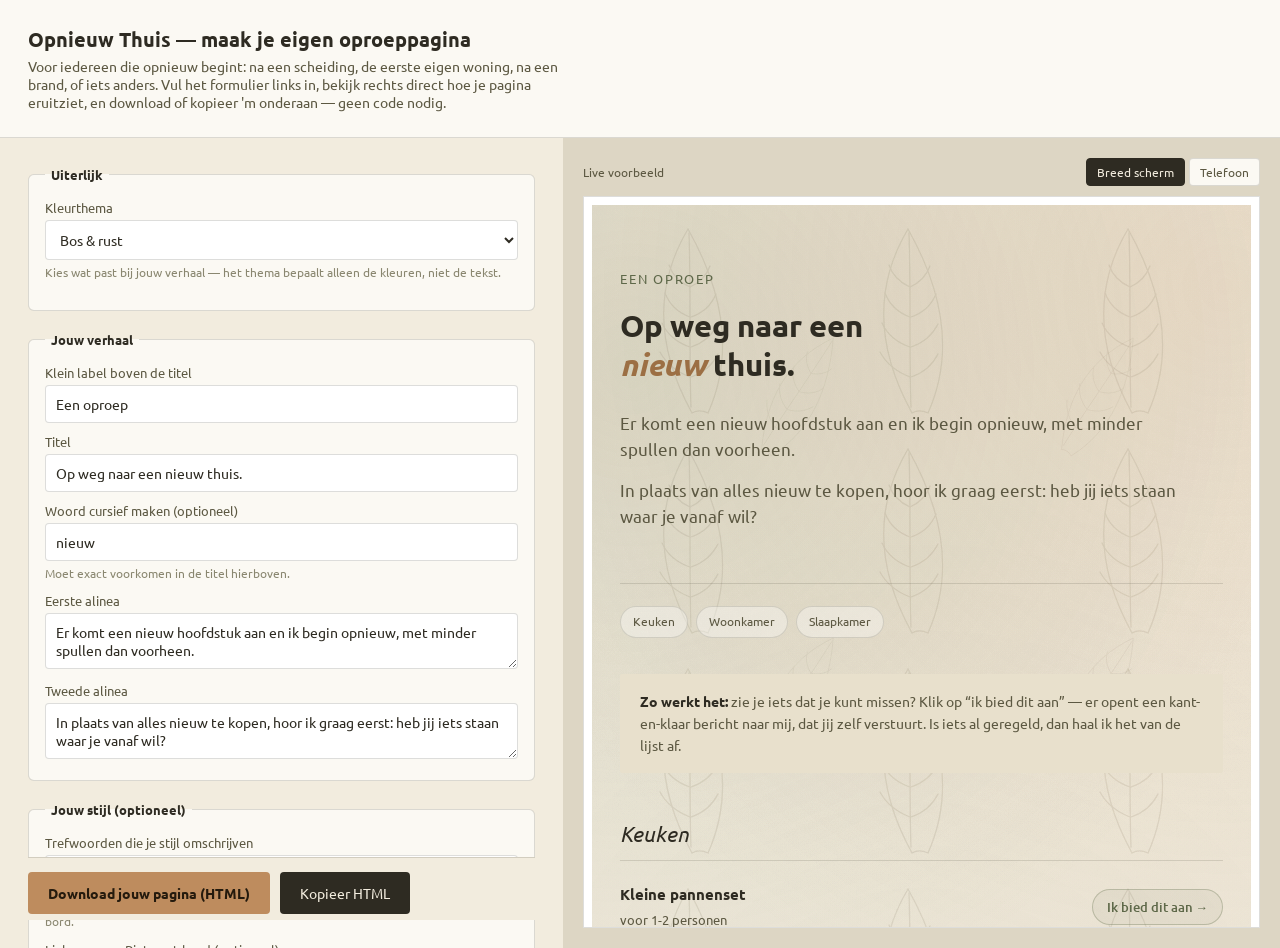
==== commit e1bff562: "Update print statement from 'Hello' to 'Goodbye'" ====
--- a/index.html
+++ b/index.html
@@ -20,8 +20,34 @@
 
   .layout{ display:flex; gap:0; align-items:flex-start; min-height:calc(100vh - 90px); }
   .form-col{ width:44%; min-width:360px; padding:28px; overflow-y:auto; max-height:calc(100vh - 90px); }
-  .preview-col{ flex:1; position:sticky; top:0; height:calc(100vh - 90px); background:#ddd6c4; padding:20px; }
-  .preview-col iframe{ width:100%; height:100%; border:1px solid var(--line); background:#fff; }
+  .preview-col{ flex:1; position:sticky; top:0; height:calc(100vh - 90px); background:#ddd6c4; padding:20px; display:flex; flex-direction:column; }
+  .preview-toolbar{ display:flex; justify-content:space-between; align-items:center; gap:10px; margin-bottom:10px; flex:0 0 auto; }
+  .preview-toolbar span{ font-size:12px; color:var(--ink-soft); }
+  .device-toggle{ display:flex; gap:4px; }
+  .device-toggle button{ border:1px solid var(--line); background:var(--panel); color:var(--ink-soft); border-radius:4px; padding:5px 10px; font-size:12px; cursor:pointer; font-family:'Ubuntu', sans-serif; }
+  .device-toggle button.active{ background:var(--ink); color:var(--sand); border-color:var(--ink); }
+  .preview-frame-wrap{ flex:1 1 auto; min-height:0; display:flex; justify-content:center; }
+  .preview-frame-wrap.mobile iframe{ flex:0 0 390px; max-width:100%; }
+  .preview-col iframe{ flex:1 1 auto; align-self:stretch; width:100%; border:1px solid var(--line); background:#fff; transition:flex-basis .15s ease; }
+
+  /* Toetsenbordfocus altijd zichtbaar */
+  button:focus-visible, input:focus-visible, select:focus-visible, textarea:focus-visible, a:focus-visible{
+    outline:2px solid var(--clay-deep); outline-offset:2px;
+  }
+
+  .view-tabs{ display:none; }
+  @media (max-width: 900px){
+    .layout{ flex-direction:column; }
+    .form-col{ width:100%; min-width:0; max-height:none; overflow-y:visible; padding:18px 16px 96px; }
+    .form-col.tab-hidden{ display:none; }
+    .preview-col{ position:static; height:80vh; padding:14px; }
+    .preview-col.tab-hidden{ display:none; }
+    .view-tabs{ display:flex; gap:8px; padding:0 16px 14px; }
+    .view-tabs button{ flex:1; padding:10px; border-radius:6px; border:1px solid var(--line); background:var(--panel); color:var(--ink-soft); font-family:'Ubuntu', sans-serif; font-size:13px; font-weight:500; cursor:pointer; }
+    .view-tabs button.active{ background:var(--ink); color:var(--sand); border-color:var(--ink); }
+    .item-row{ flex-wrap:wrap; }
+    .item-row input[type=text]{ flex:1 1 120px; }
+  }
 
   fieldset{ border:1px solid var(--line); border-radius:6px; padding:16px 16px 18px; margin:0 0 20px; background:var(--panel); }
   legend{ font-weight:700; font-size:13px; padding:0 6px; color:var(--ink); }
@@ -36,6 +62,7 @@
   .row2{ display:flex; gap:10px; }
   .row2 > *{ flex:1; }
 
+  .category-count{ font-size:11.5px; color:#8A8770; margin:-6px 0 12px; }
   .category-block{ border:1px dashed var(--line); border-radius:5px; padding:12px; margin-bottom:12px; background:#fff; }
   .category-block-head{ display:flex; gap:8px; align-items:center; margin-bottom:8px; }
   .category-block-head input{ flex:1; font-weight:600; }
@@ -43,19 +70,39 @@
   .item-row input[type=text]{ flex:2; }
   .item-row input[type=text].note-input{ flex:2; }
   .item-row input[type=number]{ flex:0 0 64px; }
+  .new-toggle{
+    display:flex; align-items:center; gap:4px; flex:0 0 auto; font-size:11.5px; color:var(--ink-soft);
+    white-space:nowrap; cursor:pointer; user-select:none;
+  }
+  .new-toggle input{ margin:0; width:14px; height:14px; cursor:pointer; }
+  .order-btns{ display:flex; flex-direction:column; gap:2px; flex:0 0 auto; }
+  .order-btns button{
+    width:22px; height:14px; font-size:9px; line-height:1; border:1px solid var(--line);
+    background:#fff; color:var(--ink-soft); cursor:pointer; padding:0; border-radius:2px;
+  }
+  .order-btns button:disabled{ opacity:.3; cursor:default; }
+  .order-btns button:not(:disabled):hover{ background:var(--sand-deep); }
   .icon-btn{
     border:1px solid var(--line); background:#fff; color:var(--ink-soft); border-radius:4px;
     width:30px; height:30px; flex:0 0 30px; cursor:pointer; font-size:15px; line-height:1;
   }
-  .icon-btn:hover{ background:var(--sand-deep); }
+  .icon-btn:hover{ background:#F2DCD3; border-color:#D99C8B; color:#9C4A2A; }
   .text-btn{
     background:none; border:1px solid var(--sage-deep); color:var(--sage-deep); border-radius:4px;
     padding:7px 12px; font-size:12.5px; cursor:pointer; font-family:'Ubuntu', sans-serif;
   }
   .text-btn:hover{ background:rgba(94,104,73,0.08); }
-  .remove-cat{ border:none; background:none; color:#9C6F44; cursor:pointer; font-size:13px; }
-
-  .actions{ display:flex; gap:10px; flex-wrap:wrap; margin-top:6px; }
+  .remove-cat{
+    border:1px solid transparent; background:none; color:#9C6F44; cursor:pointer; font-size:12.5px;
+    padding:5px 8px; border-radius:4px; font-family:'Ubuntu', sans-serif;
+  }
+  .remove-cat:hover{ background:#F2DCD3; color:#9C4A2A; }
+  .empty-state{ font-size:13px; color:var(--ink-soft); text-align:center; padding:18px 10px; border:1px dashed var(--line); border-radius:5px; background:#fff; }
+
+  .actions{
+    display:flex; gap:10px; flex-wrap:wrap; margin-top:6px; position:sticky; bottom:0;
+    background:var(--sand); padding:14px 0 6px; border-top:1px solid var(--line); z-index:5;
+  }
   .btn-primary{
     background:var(--clay); border:none; color:#241A0D; font-weight:700; padding:12px 20px;
     border-radius:4px; font-size:14px; cursor:pointer; font-family:'Ubuntu', sans-serif;
@@ -65,7 +112,8 @@
     background:var(--ink); color:var(--sand); border:none; padding:12px 20px; border-radius:4px;
     font-size:14px; cursor:pointer; font-family:'Ubuntu', sans-serif;
   }
-  .warn{ font-size:12.5px; color:#9C4A2A; margin-top:8px; }
+  .btn-primary:disabled, .btn-secondary:disabled{ opacity:.5; cursor:not-allowed; }
+  .warn{ font-size:12.5px; color:#9C4A2A; margin-top:8px; padding:8px 10px; background:#F7E7CF; border-radius:4px; border:1px solid rgba(156,74,42,0.25); }
   .code-fallback{ margin-top:14px; }
   .code-fallback summary{ cursor:pointer; font-size:12.5px; color:var(--ink-soft); }
   .code-fallback textarea{ margin-top:8px; height:160px; font-family:monospace; font-size:11.5px; }
@@ -78,8 +126,13 @@
   <p>Voor iedereen die opnieuw begint: na een scheiding, de eerste eigen woning, na een brand, of iets anders. Vul het formulier links in, bekijk rechts direct hoe je pagina eruitziet, en download of kopieer 'm onderaan — geen code nodig.</p>
 </div>
 
+<div class="view-tabs">
+  <button type="button" id="tab-form" class="active">Formulier</button>
+  <button type="button" id="tab-preview">Voorbeeld</button>
+</div>
+
 <div class="layout">
-  <div class="form-col">
+  <div class="form-col" id="form-col">
 
     <fieldset>
       <legend>Uiterlijk</legend>
@@ -159,7 +212,7 @@
       <textarea id="f-footer">Dank je wel dat je meedenkt — elk aanbod scheelt mij een nieuwe aankoop.</textarea>
     </fieldset>
 
-    <div id="f-warn" class="warn" style="display:none;"></div>
+    <div id="f-warn" class="warn" style="display:none;" role="alert" aria-live="polite"></div>
     <div class="actions">
       <button class="btn-primary" id="f-download" type="button">Download jouw pagina (HTML)</button>
       <button class="btn-secondary" id="f-copy" type="button">Kopieer HTML</button>
@@ -167,12 +220,21 @@
 
     <details class="code-fallback">
       <summary>Lukt kopiëren niet? Selecteer de code hier handmatig</summary>
-      <textarea id="f-code-output" readonly></textarea>
+      <textarea id="f-code-output" readonly aria-label="HTML-code van jouw pagina"></textarea>
     </details>
   </div>
 
-  <div class="preview-col">
-    <iframe id="f-preview" title="Voorbeeld"></iframe>
+  <div class="preview-col" id="preview-col">
+    <div class="preview-toolbar">
+      <span>Live voorbeeld</span>
+      <div class="device-toggle">
+        <button type="button" id="device-desktop" class="active">Breed scherm</button>
+        <button type="button" id="device-mobile">Telefoon</button>
+      </div>
+    </div>
+    <div class="preview-frame-wrap" id="preview-frame-wrap">
+      <iframe id="f-preview" title="Voorbeeld van jouw oproeppagina"></iframe>
+    </div>
   </div>
 </div>
 
@@ -207,17 +269,17 @@
 let state = {
   categories: [
     { name: "Keuken", items: [
-      { name: "Kleine pannenset", note: "voor 1-2 personen", needed: 1 },
-      { name: "Waterkoker", note: "", needed: 1 },
-      { name: "Bestek", note: "voor 2 personen", needed: 2 },
+      { name: "Kleine pannenset", note: "voor 1-2 personen", needed: 1, isNew: false },
+      { name: "Waterkoker", note: "", needed: 1, isNew: false },
+      { name: "Bestek", note: "voor 2 personen", needed: 2, isNew: false },
     ]},
     { name: "Woonkamer", items: [
-      { name: "Leeslamp", note: "staand of tafel", needed: 1 },
-      { name: "Vloerkleed", note: "ca. 2x1,5m", needed: 1 },
+      { name: "Leeslamp", note: "staand of tafel", needed: 1, isNew: false },
+      { name: "Vloerkleed", note: "ca. 2x1,5m", needed: 1, isNew: false },
     ]},
     { name: "Slaapkamer", items: [
-      { name: "Eenpersoonsmatras of bed", note: "", needed: 1 },
-      { name: "Dekbed + overtrek", note: "", needed: 1 },
+      { name: "Eenpersoonsmatras of bed", note: "", needed: 1, isNew: false },
+      { name: "Dekbed + overtrek", note: "", needed: 1, isNew: false },
     ]},
   ]
 };
@@ -225,49 +287,113 @@
 function renderCategoriesForm(){
   const wrap = document.getElementById('f-categories');
   wrap.innerHTML = '';
+
+  if(state.categories.length === 0){
+    const empty = document.createElement('p');
+    empty.className = 'empty-state';
+    empty.textContent = 'Nog geen categorieën. Klik hieronder op "+ Categorie toevoegen" om te beginnen.';
+    wrap.appendChild(empty);
+  }
+
   state.categories.forEach((cat, ci) => {
     const block = document.createElement('div');
     block.className = 'category-block';
 
     const head = document.createElement('div');
     head.className = 'category-block-head';
+
+    const catOrder = document.createElement('div');
+    catOrder.className = 'order-btns';
+    const catUp = document.createElement('button');
+    catUp.type = 'button'; catUp.textContent = '▲'; catUp.title = 'Categorie omhoog'; catUp.setAttribute('aria-label', 'Verplaats categorie "' + (cat.name || 'naamloos') + '" omhoog');
+    catUp.disabled = ci === 0;
+    catUp.addEventListener('click', () => { [state.categories[ci-1], state.categories[ci]] = [state.categories[ci], state.categories[ci-1]]; renderCategoriesForm(); updatePreview(); });
+    const catDown = document.createElement('button');
+    catDown.type = 'button'; catDown.textContent = '▼'; catDown.title = 'Categorie omlaag'; catDown.setAttribute('aria-label', 'Verplaats categorie "' + (cat.name || 'naamloos') + '" omlaag');
+    catDown.disabled = ci === state.categories.length - 1;
+    catDown.addEventListener('click', () => { [state.categories[ci+1], state.categories[ci]] = [state.categories[ci], state.categories[ci+1]]; renderCategoriesForm(); updatePreview(); });
+    catOrder.appendChild(catUp); catOrder.appendChild(catDown);
+
     const nameInput = document.createElement('input');
     nameInput.type = 'text'; nameInput.value = cat.name; nameInput.placeholder = 'Naam categorie';
+    nameInput.setAttribute('aria-label', 'Naam van categorie ' + (ci+1));
     nameInput.addEventListener('input', () => { state.categories[ci].name = nameInput.value; updatePreview(); });
     const removeCatBtn = document.createElement('button');
     removeCatBtn.className = 'remove-cat'; removeCatBtn.type = 'button'; removeCatBtn.textContent = 'verwijder categorie';
-    removeCatBtn.addEventListener('click', () => { state.categories.splice(ci,1); renderCategoriesForm(); updatePreview(); });
-    head.appendChild(nameInput); head.appendChild(removeCatBtn);
+    removeCatBtn.addEventListener('click', () => {
+      const label = cat.name.trim() || 'deze categorie';
+      const count = cat.items.length;
+      const msg = count > 0
+        ? 'Weet je het zeker? "' + label + '" wordt verwijderd, inclusief ' + count + ' item' + (count === 1 ? '' : 's') + '.'
+        : 'Weet je het zeker? "' + label + '" wordt verwijderd.';
+      if(!window.confirm(msg)) return;
+      state.categories.splice(ci,1); renderCategoriesForm(); updatePreview();
+    });
+    head.appendChild(catOrder); head.appendChild(nameInput); head.appendChild(removeCatBtn);
     block.appendChild(head);
+
+    if(cat.items.length === 0){
+      const emptyItems = document.createElement('p');
+      emptyItems.className = 'hint';
+      emptyItems.style.margin = '0 0 8px';
+      emptyItems.textContent = 'Deze categorie heeft nog geen items.';
+      block.appendChild(emptyItems);
+    }
 
     cat.items.forEach((item, ii) => {
       const row = document.createElement('div');
       row.className = 'item-row';
 
+      const itemOrder = document.createElement('div');
+      itemOrder.className = 'order-btns';
+      const itemUp = document.createElement('button');
+      itemUp.type = 'button'; itemUp.textContent = '▲'; itemUp.title = 'Item omhoog'; itemUp.setAttribute('aria-label', 'Verplaats item "' + (item.name || 'naamloos') + '" omhoog');
+      itemUp.disabled = ii === 0;
+      itemUp.addEventListener('click', () => { [cat.items[ii-1], cat.items[ii]] = [cat.items[ii], cat.items[ii-1]]; renderCategoriesForm(); updatePreview(); });
+      const itemDown = document.createElement('button');
+      itemDown.type = 'button'; itemDown.textContent = '▼'; itemDown.title = 'Item omlaag'; itemDown.setAttribute('aria-label', 'Verplaats item "' + (item.name || 'naamloos') + '" omlaag');
+      itemDown.disabled = ii === cat.items.length - 1;
+      itemDown.addEventListener('click', () => { [cat.items[ii+1], cat.items[ii]] = [cat.items[ii], cat.items[ii+1]]; renderCategoriesForm(); updatePreview(); });
+      itemOrder.appendChild(itemUp); itemOrder.appendChild(itemDown);
+
       const nameI = document.createElement('input');
       nameI.type = 'text'; nameI.value = item.name; nameI.placeholder = 'Naam item';
+      nameI.setAttribute('aria-label', 'Naam van item');
       nameI.addEventListener('input', () => { state.categories[ci].items[ii].name = nameI.value; updatePreview(); });
 
       const noteI = document.createElement('input');
       noteI.type = 'text'; noteI.className = 'note-input'; noteI.value = item.note; noteI.placeholder = 'Toelichting (optioneel)';
+      noteI.setAttribute('aria-label', 'Toelichting bij item');
       noteI.addEventListener('input', () => { state.categories[ci].items[ii].note = noteI.value; updatePreview(); });
 
       const neededI = document.createElement('input');
       neededI.type = 'number'; neededI.min = '1'; neededI.value = item.needed || 1; neededI.title = 'Aantal nodig';
+      neededI.setAttribute('aria-label', 'Aantal nodig van dit item');
       neededI.addEventListener('input', () => { state.categories[ci].items[ii].needed = Math.max(1, parseInt(neededI.value,10)||1); updatePreview(); });
+
+      const newLabel = document.createElement('label');
+      newLabel.className = 'new-toggle';
+      newLabel.title = 'Toon een "Nieuw"-label bij dit item op de oproeppagina';
+      const newCheck = document.createElement('input');
+      newCheck.type = 'checkbox'; newCheck.checked = !!item.isNew;
+      newCheck.setAttribute('aria-label', 'Markeer "' + (item.name || 'dit item') + '" als nieuw');
+      newCheck.addEventListener('change', () => { state.categories[ci].items[ii].isNew = newCheck.checked; updatePreview(); });
+      newLabel.appendChild(newCheck);
+      newLabel.appendChild(document.createTextNode('nieuw'));
 
       const removeItemBtn = document.createElement('button');
       removeItemBtn.className = 'icon-btn'; removeItemBtn.type = 'button'; removeItemBtn.textContent = '×';
+      removeItemBtn.setAttribute('aria-label', 'Verwijder item "' + (item.name || 'naamloos') + '"');
       removeItemBtn.addEventListener('click', () => { state.categories[ci].items.splice(ii,1); renderCategoriesForm(); updatePreview(); });
 
-      row.appendChild(nameI); row.appendChild(noteI); row.appendChild(neededI); row.appendChild(removeItemBtn);
+      row.appendChild(itemOrder); row.appendChild(nameI); row.appendChild(noteI); row.appendChild(neededI); row.appendChild(newLabel); row.appendChild(removeItemBtn);
       block.appendChild(row);
     });
 
     const addItemBtn = document.createElement('button');
     addItemBtn.className = 'text-btn'; addItemBtn.type = 'button'; addItemBtn.textContent = '+ Item toevoegen';
     addItemBtn.addEventListener('click', () => {
-      state.categories[ci].items.push({ name: 'Nieuw item', note: '', needed: 1 });
+      state.categories[ci].items.push({ name: 'Nieuw item', note: '', needed: 1, isNew: true });
       renderCategoriesForm(); updatePreview();
     });
     block.appendChild(addItemBtn);
@@ -277,7 +403,7 @@
 }
 
 document.getElementById('f-add-category').addEventListener('click', () => {
-  state.categories.push({ name: 'Nieuwe categorie', items: [{ name: 'Nieuw item', note: '', needed: 1 }] });
+  state.categories.push({ name: 'Nieuwe categorie', items: [{ name: 'Nieuw item', note: '', needed: 1, isNew: false }] });
   renderCategoriesForm(); updatePreview();
 });
 
@@ -368,36 +494,68 @@
 '  .bh-pin-link{ font-size:13px; color:var(--clay-deep); text-decoration:none; border-bottom:1px solid rgba(156,111,68,0.4); }\n' +
 '  .bh-pin-link:hover{ border-bottom-color:var(--clay-deep); }\n' +
 '  .bh-divider{ height:1px; background:var(--line); margin:0 28px; }\n' +
+'  .bh-quicknav{ display:flex; gap:8px; flex-wrap:wrap; padding:22px 28px 0; }\n' +
+'  .bh-quicknav a{ font-size:12px; padding:5px 12px; border-radius:20px; border:1px solid var(--line); color:var(--ink-soft); text-decoration:none; background:rgba(255,255,255,0.35); }\n' +
+'  .bh-quicknav a:hover{ background:rgba(255,255,255,0.65); color:var(--ink); }\n' +
 '  .bh-note{ margin:36px 28px 8px; font-size:14px; color:var(--ink-soft); padding:16px 20px; background:var(--sand-deep); border-radius:2px; max-width:640px; }\n' +
 '  .bh-note b{ color:var(--ink); }\n' +
-'  .bh-category{ padding:0 28px; margin-top:44px; }\n' +
+'  .bh-empty{ margin:36px 28px 0; padding:16px 20px; font-size:14px; color:var(--ink-soft); border:1px dashed var(--line); border-radius:2px; }\n' +
+'  .bh-category{ padding:0 28px; margin-top:44px; scroll-margin-top:20px; }\n' +
 '  .bh-cat-head{ border-bottom:1px solid var(--line); padding-bottom:10px; margin-bottom:6px; }\n' +
 '  .bh-cat-head h2{ font-family:\'Ubuntu\', sans-serif; font-weight:500; font-style:italic; font-size:21px; margin:0; }\n' +
-'  .bh-item{ display:flex; justify-content:space-between; align-items:center; gap:16px; padding:15px 0; border-bottom:1px dashed var(--line); }\n' +
+'  .bh-item{ display:flex; justify-content:space-between; align-items:center; gap:16px; padding:15px 0; border-bottom:1px dashed var(--line); flex-wrap:wrap; }\n' +
 '  .bh-item:last-child{ border-bottom:none; }\n' +
 '  .bh-item-text b{ display:block; font-size:15px; font-weight:600; }\n' +
 '  .bh-item-text span{ font-size:13px; color:var(--ink-soft); }\n' +
-'  .bh-offer-btn{ font-size:12.5px; padding:8px 14px; border-radius:20px; white-space:nowrap; font-weight:500; border:1px solid rgba(124,133,100,0.4); background:rgba(124,133,100,0.08); color:var(--sage-deep); cursor:pointer; font-family:\'Ubuntu\',sans-serif; }\n' +
+'  .bh-badge-new{ display:inline-block; font-size:10px; font-weight:700; letter-spacing:0.04em; text-transform:uppercase; color:#fff; background:var(--clay-deep); padding:2px 8px; border-radius:10px; margin-left:8px; vertical-align:middle; }\n' +
+'  .bh-offer-btn{ font-size:12.5px; padding:8px 14px; border-radius:20px; white-space:nowrap; font-weight:500; border:1px solid rgba(124,133,100,0.4); background:rgba(124,133,100,0.08); color:var(--sage-deep); cursor:pointer; font-family:\'Ubuntu\',sans-serif; margin-left:auto; }\n' +
 '  .bh-offer-btn:hover{ background:rgba(124,133,100,0.16); }\n' +
+'  .bh-offer-wrap{ display:flex; flex-direction:column; align-items:flex-end; gap:4px; margin-left:auto; }\n' +
+'  .bh-offer-btn.is-offered{ background:rgba(124,133,100,0.22); color:var(--sage-deep); cursor:default; }\n' +
+'  .bh-offer-btn.is-offered:hover{ background:rgba(124,133,100,0.22); }\n' +
+'  .bh-offer-again{ font-size:11px; color:var(--ink-soft); text-decoration:underline; background:none; border:none; cursor:pointer; padding:0; font-family:\'Ubuntu\',sans-serif; }\n' +
+'  .bh-backtotop{ display:block; text-align:center; font-size:12px; color:var(--ink-soft); text-decoration:none; margin-top:36px; }\n' +
+'  .bh-backtotop:hover{ color:var(--clay-deep); }\n' +
 '  .bh-suggest{ margin:56px 28px 0; padding:32px 30px; background:var(--ink); color:var(--sand); border-radius:2px; }\n' +
 '  .bh-suggest h2{ font-family:\'Ubuntu\', sans-serif; font-weight:700; font-style:italic; font-size:22px; margin:0 0 8px; }\n' +
 '  .bh-suggest p{ font-size:14px; color:#C9C4AC; margin:0 0 20px; max-width:48ch; }\n' +
+'  .bh-field-label{ display:block; font-size:12.5px; color:#C9C4AC; margin:0 0 6px; }\n' +
 '  .bh-wrap input, .bh-wrap textarea{ font-family:\'Ubuntu\', sans-serif; background:#3B372A; border:1px solid rgba(242,236,222,0.2); color:var(--sand); border-radius:3px; padding:11px 13px; font-size:14px; width:100%; margin-bottom:10px; }\n' +
+'  .bh-wrap input:invalid{ box-shadow:none; }\n' +
+'  .bh-error-text{ font-size:12px; color:#E39A7C; margin:-6px 0 10px; display:none; }\n' +
+'  .bh-error-text.show{ display:block; }\n' +
 '  .bh-btn-primary{ background:var(--clay); color:#241A0D; border:none; padding:11px 22px; border-radius:3px; font-weight:700; font-size:14px; cursor:pointer; font-family:\'Ubuntu\', sans-serif; }\n' +
 '  .bh-btn-primary:hover{ background:#CC9A6B; }\n' +
 '  .bh-footer{ padding:40px 28px 64px; font-size:12.5px; color:var(--ink-soft); }\n' +
 '  .bh-footer p{ max-width:52ch; margin:0; }\n' +
 '  .bh-modal-backdrop{ position:fixed; inset:0; background:rgba(46,43,34,0.5); display:none; align-items:center; justify-content:center; padding:20px; z-index:9999; }\n' +
 '  .bh-modal-backdrop.open{ display:flex; }\n' +
-'  .bh-modal{ background:var(--sand); border-radius:3px; padding:28px; max-width:380px; width:100%; }\n' +
-'  .bh-modal h3{ font-family:\'Ubuntu\', sans-serif; font-weight:700; font-style:italic; font-size:20px; margin:0 0 4px; color:var(--ink); }\n' +
+'  .bh-modal{ background:var(--sand); border-radius:3px; padding:28px; max-width:380px; width:100%; position:relative; }\n' +
+'  .bh-modal-close{ position:absolute; top:14px; right:14px; background:none; border:none; font-size:18px; line-height:1; color:var(--ink-soft); cursor:pointer; padding:4px; }\n' +
+'  .bh-modal-close:hover{ color:var(--ink); }\n' +
+'  .bh-modal h3{ font-family:\'Ubuntu\', sans-serif; font-weight:700; font-style:italic; font-size:20px; margin:0 24px 4px 0; color:var(--ink); }\n' +
 '  .bh-modal p.bh-sub{ font-size:13px; color:var(--ink-soft); margin:0 0 18px; }\n' +
+'  .bh-modal .bh-field-label{ color:var(--ink-soft); }\n' +
+'  .bh-modal .bh-error-text{ color:#9C4A2A; }\n' +
 '  .bh-modal input{ background:#fff; color:var(--ink); border:1px solid var(--line); }\n' +
+'  .bh-modal input.bh-invalid{ border-color:#9C4A2A; }\n' +
 '  .bh-modal-actions{ display:flex; gap:10px; margin-top:14px; }\n' +
 '  .bh-btn-ghost{ background:none; border:1px solid var(--line); color:var(--ink); padding:10px 16px; border-radius:3px; font-size:14px; cursor:pointer; flex:1; font-family:\'Ubuntu\', sans-serif; }\n' +
 '  .bh-modal .bh-btn-primary{ flex:1; }\n' +
+'  @media (max-width:520px){\n' +
+'    .bh-header{ padding:44px 20px 28px; }\n' +
+'    .bh-quicknav{ padding:18px 20px 0; }\n' +
+'    .bh-note{ margin:28px 20px 8px; }\n' +
+'    .bh-empty{ margin:28px 20px 0; }\n' +
+'    .bh-category{ padding:0 20px; }\n' +
+'    .bh-suggest{ margin:44px 20px 0; padding:24px 20px; }\n' +
+'    .bh-footer{ padding:32px 20px 48px; }\n' +
+'    .bh-offer-btn{ margin-left:0; }\n' +
+'    .bh-offer-wrap{ margin-left:0; align-items:flex-start; width:100%; }\n' +
+'    .bh-wrap input, .bh-wrap textarea{ font-size:16px; }\n' +
+'  }\n' +
 '</style>\n' +
-'<div class="bh-wrap">\n' +
+'<div class="bh-wrap" id="bh-top">\n' +
 '<div class="bh-header">\n' +
 '  <span class="bh-eyebrow">' + escapeHtml(cfg.eyebrow) + '</span>\n' +
 '  <h1 class="bh-serif">' + headingHTML + '</h1>\n' +
@@ -406,27 +564,37 @@
 '  ' + styleBlockHTML + '\n' +
 '</div>\n' +
 '<div class="bh-divider"></div>\n' +
+'<nav class="bh-quicknav" id="bh-quicknav" aria-label="Snel naar een categorie"></nav>\n' +
 '<div class="bh-note"><b>Zo werkt het:</b> zie je iets dat je kunt missen? Klik op &ldquo;ik bied dit aan&rdquo; &mdash; er opent een kant-en-klaar bericht naar mij, dat jij zelf verstuurt. Is iets al geregeld, dan haal ik het van de lijst af.</div>\n' +
 '<div id="bh-categories"></div>\n' +
+'<a class="bh-backtotop" id="bh-backtotop" href="#bh-top" style="display:none;">↑ Terug naar boven</a>\n' +
 '<div class="bh-suggest">\n' +
 '  <h2 class="bh-serif">Staat er iets niet bij?</h2>\n' +
 '  <p>' + escapeHtml(cfg.suggestDesc) + '</p>\n' +
-'  <input id="bh-sugg-name" placeholder="Je naam">\n' +
-'  <input id="bh-sugg-what" placeholder="Wat heb je voor me?">\n' +
-'  <textarea id="bh-sugg-note" placeholder="Eventuele toelichting" style="min-height:56px;"></textarea>\n' +
-'  <button class="bh-btn-primary" id="bh-sugg-submit">Verstuur</button>\n' +
+'  <label class="bh-field-label" for="bh-sugg-name">Je naam</label>\n' +
+'  <input id="bh-sugg-name">\n' +
+'  <label class="bh-field-label" for="bh-sugg-what">Wat heb je voor me?</label>\n' +
+'  <input id="bh-sugg-what">\n' +
+'  <p class="bh-error-text" id="bh-sugg-error">Vul in elk geval je naam en wat je aanbiedt in.</p>\n' +
+'  <label class="bh-field-label" for="bh-sugg-note">Eventuele toelichting (optioneel)</label>\n' +
+'  <textarea id="bh-sugg-note" style="min-height:56px;"></textarea>\n' +
+'  <button class="bh-btn-primary" id="bh-sugg-submit" type="button">Verstuur</button>\n' +
 '</div>\n' +
 '<div class="bh-footer"><p>' + escapeHtml(cfg.footer) + '</p></div>\n' +
 '<div class="bh-modal-backdrop" id="bh-modal-backdrop">\n' +
-'  <div class="bh-modal">\n' +
+'  <div class="bh-modal" role="dialog" aria-modal="true" aria-labelledby="bh-modal-title">\n' +
+'    <button class="bh-modal-close" id="bh-modal-close" type="button" aria-label="Sluiten">×</button>\n' +
 '    <h3 class="bh-serif" id="bh-modal-title">Wat fijn!</h3>\n' +
 '    <p class="bh-sub">Laat weten wie je bent — er opent daarna een bericht dat jij zelf verstuurt.</p>\n' +
-'    <input id="bh-claim-name" placeholder="Je naam">\n' +
+'    <label class="bh-field-label" for="bh-claim-name">Je naam</label>\n' +
+'    <input id="bh-claim-name">\n' +
+'    <p class="bh-error-text" id="bh-claim-error">Vul in elk geval je naam in.</p>\n' +
 '    <div id="bh-claim-qty-wrap" style="display:none;">\n' +
-'      <label style="display:block;font-size:12.5px;color:var(--ink-soft);margin-bottom:6px;">Hoeveel bied je aan?</label>\n' +
+'      <label class="bh-field-label" id="bh-claim-qty-label" for="bh-claim-qty">Hoeveel bied je aan?</label>\n' +
 '      <input id="bh-claim-qty" type="number" min="1" step="1" value="1" style="max-width:100px;">\n' +
 '    </div>\n' +
-'    <input id="bh-claim-note" placeholder="Eventuele toelichting (optioneel)">\n' +
+'    <label class="bh-field-label" for="bh-claim-note">Eventuele toelichting (optioneel)</label>\n' +
+'    <input id="bh-claim-note">\n' +
 '    <div class="bh-modal-actions">\n' +
 '      <button class="bh-btn-ghost" id="bh-modal-cancel" type="button">Annuleren</button>\n' +
 '      <button class="bh-btn-primary" id="bh-modal-confirm" type="button">Bericht openen</button>\n' +
@@ -436,45 +604,125 @@
 '</div>\n' +
 '<script>\n' +
 '(function(){\n' +
+'// ============================================================================\n' +
+'// LATER ZELF EEN ITEM TOEVOEGEN AAN DEZE LIJST?\n' +
+'// Dat kan direct hier in de code, zonder de hele pagina opnieuw te maken.\n' +
+'// Zoek hieronder de categorie waar het bij hoort (bijvoorbeeld "Keuken") en\n' +
+'// voeg tussen de { }-blokjes van die categorie een nieuwe regel toe, naar\n' +
+'// het voorbeeld van de items die er al staan. Bijvoorbeeld:\n' +
+'//\n' +
+'//   { "name": "Koffiezetapparaat", "note": "graag met filters", "needed": 1, "isNew": true }\n' +
+'//\n' +
+'// - "name"   : de naam van het item (verplicht)\n' +
+'// - "note"   : een korte toelichting (mag leeg zijn: "")\n' +
+'// - "needed" : hoeveel stuks je nodig hebt (meestal 1)\n' +
+'// - "isNew"  : zet dit op true om er een "Nieuw"-label bij te tonen; zet\n' +
+'//              het weer op false zodra het label niet meer nodig is\n' +
+'// Vergeet geen komma tussen items, en bewaar het bestand daarna opnieuw.\n' +
+'// Wil je een hele nieuwe categorie? Kopieer een heel { "category": ..., "items": [...] }-blok.\n' +
+'// ============================================================================\n' +
 'var itemsData = ' + itemsJSON + ';\n' +
 'var contact = ' + contactBlock + ';\n' +
+'var STORAGE_KEY = "opnieuwthuis-aangeboden";\n' +
+'function loadOffered(){ try{ return JSON.parse(localStorage.getItem(STORAGE_KEY)) || {}; }catch(e){ return {}; } }\n' +
+'function saveOffered(map){ try{ localStorage.setItem(STORAGE_KEY, JSON.stringify(map)); }catch(e){} }\n' +
+'var offered = loadOffered();\n' +
 'function el(tag, cls, html){ var e=document.createElement(tag); if(cls) e.className=cls; if(html!==undefined) e.innerHTML=html; return e; }\n' +
 'function escapeHtml(str){ var d=document.createElement("div"); d.textContent=str; return d.innerHTML; }\n' +
+'function slugify(str){ return String(str).toLowerCase().replace(/[^a-z0-9]+/g,"-").replace(/(^-|-$)/g,"") || "categorie"; }\n' +
+'function renderQuicknav(){\n' +
+'  var nav=document.getElementById("bh-quicknav");\n' +
+'  if(itemsData.length < 2){ nav.style.display="none"; return; }\n' +
+'  itemsData.forEach(function(cat, idx){\n' +
+'    var a=el("a", null, escapeHtml(cat.category));\n' +
+'    a.href = "#bh-cat-" + idx + "-" + slugify(cat.category);\n' +
+'    nav.appendChild(a);\n' +
+'  });\n' +
+'}\n' +
 'function renderCategories(){\n' +
 '  var wrap=document.getElementById("bh-categories"); wrap.innerHTML="";\n' +
-'  itemsData.forEach(function(cat){\n' +
+'  if(itemsData.length === 0){\n' +
+'    wrap.appendChild(el("p","bh-empty","Er staan nog geen spullen op deze lijst."));\n' +
+'    return;\n' +
+'  }\n' +
+'  itemsData.forEach(function(cat, catIdx){\n' +
 '    var catEl=el("div","bh-category");\n' +
+'    catEl.id = "bh-cat-" + catIdx + "-" + slugify(cat.category);\n' +
 '    var head=el("div","bh-cat-head"); head.appendChild(el("h2",null,escapeHtml(cat.category))); catEl.appendChild(head);\n' +
-'    cat.items.forEach(function(item){\n' +
+'    cat.items.forEach(function(item, itemIdx){\n' +
 '      var needed = item.needed && item.needed>1 ? item.needed : 1;\n' +
+'      var itemKey = catIdx + "-" + itemIdx + "-" + item.name;\n' +
 '      var row=el("div","bh-item");\n' +
 '      var textWrap=el("div","bh-item-text");\n' +
 '      var label = needed>1 ? (item.name+" ("+needed+"x)") : item.name;\n' +
-'      textWrap.appendChild(el("b",null,escapeHtml(label)));\n' +
+'      var labelHTML = escapeHtml(label) + (item.isNew ? \' <span class="bh-badge-new">Nieuw</span>\' : "");\n' +
+'      textWrap.appendChild(el("b",null,labelHTML));\n' +
 '      if(item.note) textWrap.appendChild(el("span",null,escapeHtml(item.note)));\n' +
 '      row.appendChild(textWrap);\n' +
-'      var btn=el("button","bh-offer-btn","Ik bied dit aan →");\n' +
+'      var offerWrap=el("div","bh-offer-wrap");\n' +
+'      var btn=el("button","bh-offer-btn");\n' +
 '      btn.type="button";\n' +
-'      btn.addEventListener("click", function(){ openModal(item.name, needed); });\n' +
-'      row.appendChild(btn);\n' +
+'      function paintButton(){\n' +
+'        offerWrap.innerHTML="";\n' +
+'        if(offered[itemKey]){\n' +
+'          btn.textContent="Aangeboden ✓"; btn.classList.add("is-offered");\n' +
+'          offerWrap.appendChild(btn);\n' +
+'          var again=el("button","bh-offer-again","toch opnieuw aanbieden");\n' +
+'          again.type="button";\n' +
+'          again.addEventListener("click", function(){ openModal(item.name, needed, itemKey); });\n' +
+'          offerWrap.appendChild(again);\n' +
+'        } else {\n' +
+'          btn.textContent="Ik bied dit aan →"; btn.classList.remove("is-offered");\n' +
+'          offerWrap.appendChild(btn);\n' +
+'        }\n' +
+'      }\n' +
+'      btn.addEventListener("click", function(){ openModal(item.name, needed, itemKey); });\n' +
+'      paintButton();\n' +
+'      row.appendChild(offerWrap);\n' +
+'      row.dataset.itemKey = itemKey;\n' +
+'      row._repaint = paintButton;\n' +
 '      catEl.appendChild(row);\n' +
 '    });\n' +
 '    wrap.appendChild(catEl);\n' +
 '  });\n' +
 '}\n' +
-'var activeItemName=null, activeNeeded=1;\n' +
-'function openModal(name, needed){\n' +
-'  activeItemName=name; activeNeeded=needed;\n' +
+'function repaintItem(itemKey){\n' +
+'  var row = document.querySelector(\'[data-item-key="\'+CSS.escape(itemKey)+\'"]\');\n' +
+'  if(row && row._repaint) row._repaint();\n' +
+'}\n' +
+'var activeItemName=null, activeNeeded=1, activeItemKey=null, lastFocusedEl=null;\n' +
+'var modalBackdrop=document.getElementById("bh-modal-backdrop");\n' +
+'var modalEl=modalBackdrop.querySelector(".bh-modal");\n' +
+'function openModal(name, needed, itemKey){\n' +
+'  activeItemName=name; activeNeeded=needed; activeItemKey=itemKey;\n' +
+'  lastFocusedEl = document.activeElement;\n' +
 '  document.getElementById("bh-modal-title").textContent = name + " — top!";\n' +
-'  document.getElementById("bh-claim-name").value="";\n' +
+'  var nameInput=document.getElementById("bh-claim-name");\n' +
+'  nameInput.value=""; nameInput.classList.remove("bh-invalid");\n' +
+'  document.getElementById("bh-claim-error").classList.remove("show");\n' +
 '  document.getElementById("bh-claim-note").value="";\n' +
 '  var qtyWrap=document.getElementById("bh-claim-qty-wrap"); var qtyInput=document.getElementById("bh-claim-qty");\n' +
-'  if(needed>1){ qtyWrap.style.display="block"; qtyInput.max=needed; qtyInput.value=1; } else { qtyWrap.style.display="none"; qtyInput.value=1; }\n' +
-'  document.getElementById("bh-modal-backdrop").classList.add("open");\n' +
+'  if(needed>1){ qtyWrap.style.display="block"; qtyInput.max=needed; qtyInput.value=1; document.getElementById("bh-claim-qty-label").textContent = "Hoeveel bied je aan? (max "+needed+")"; } else { qtyWrap.style.display="none"; qtyInput.value=1; }\n' +
+'  modalBackdrop.classList.add("open");\n' +
+'  setTimeout(function(){ nameInput.focus(); }, 30);\n' +
 '}\n' +
-'function closeModal(){ document.getElementById("bh-modal-backdrop").classList.remove("open"); }\n' +
+'function closeModal(){\n' +
+'  modalBackdrop.classList.remove("open");\n' +
+'  if(lastFocusedEl && typeof lastFocusedEl.focus === "function") lastFocusedEl.focus();\n' +
+'}\n' +
 'document.getElementById("bh-modal-cancel").addEventListener("click", closeModal);\n' +
-'document.getElementById("bh-modal-backdrop").addEventListener("click", function(e){ if(e.target.id==="bh-modal-backdrop") closeModal(); });\n' +
+'document.getElementById("bh-modal-close").addEventListener("click", closeModal);\n' +
+'modalBackdrop.addEventListener("click", function(e){ if(e.target===modalBackdrop) closeModal(); });\n' +
+'document.addEventListener("keydown", function(e){\n' +
+'  if(e.key==="Escape" && modalBackdrop.classList.contains("open")) closeModal();\n' +
+'  if(e.key==="Tab" && modalBackdrop.classList.contains("open")){\n' +
+'    var focusable=modalEl.querySelectorAll("button, input, textarea, [href]");\n' +
+'    if(!focusable.length) return;\n' +
+'    var first=focusable[0], last=focusable[focusable.length-1];\n' +
+'    if(e.shiftKey && document.activeElement===first){ e.preventDefault(); last.focus(); }\n' +
+'    else if(!e.shiftKey && document.activeElement===last){ e.preventDefault(); first.focus(); }\n' +
+'  }\n' +
+'});\n' +
 'function openContact(message){\n' +
 '  if(contact.method==="whatsapp" && contact.value){\n' +
 '    window.open("https://wa.me/"+contact.value+"?text="+encodeURIComponent(message), "_blank");\n' +
@@ -493,23 +741,47 @@
 '  }\n' +
 '}\n' +
 'document.getElementById("bh-modal-confirm").addEventListener("click", function(){\n' +
-'  var name=document.getElementById("bh-claim-name").value.trim();\n' +
+'  var nameInput=document.getElementById("bh-claim-name");\n' +
+'  var name=nameInput.value.trim();\n' +
 '  var note=document.getElementById("bh-claim-note").value.trim();\n' +
 '  var qty=parseInt(document.getElementById("bh-claim-qty").value,10)||1;\n' +
 '  if(qty>activeNeeded) qty=activeNeeded; if(qty<1) qty=1;\n' +
-'  if(!name){ alert("Vul in elk geval je naam in."); return; }\n' +
+'  if(!name){\n' +
+'    nameInput.classList.add("bh-invalid");\n' +
+'    document.getElementById("bh-claim-error").classList.add("show");\n' +
+'    nameInput.focus();\n' +
+'    return;\n' +
+'  }\n' +
 '  var msg = "Hoi! Ik bied " + (activeNeeded>1 ? qty+"x " : "") + activeItemName + " aan.\\nGroet, " + name + (note ? ("\\n\\n"+note) : "");\n' +
 '  openContact(msg);\n' +
+'  if(activeItemKey){ offered[activeItemKey]=true; saveOffered(offered); repaintItem(activeItemKey); }\n' +
 '  closeModal();\n' +
 '});\n' +
 'document.getElementById("bh-sugg-submit").addEventListener("click", function(){\n' +
-'  var name=document.getElementById("bh-sugg-name").value.trim();\n' +
-'  var what=document.getElementById("bh-sugg-what").value.trim();\n' +
+'  var nameInput=document.getElementById("bh-sugg-name");\n' +
+'  var whatInput=document.getElementById("bh-sugg-what");\n' +
+'  var name=nameInput.value.trim();\n' +
+'  var what=whatInput.value.trim();\n' +
 '  var note=document.getElementById("bh-sugg-note").value.trim();\n' +
-'  if(!name || !what){ alert("Vul je naam en wat je aanbiedt in."); return; }\n' +
+'  var errorEl=document.getElementById("bh-sugg-error");\n' +
+'  if(!name || !what){\n' +
+'    nameInput.classList.toggle("bh-invalid", !name);\n' +
+'    whatInput.classList.toggle("bh-invalid", !what);\n' +
+'    errorEl.classList.add("show");\n' +
+'    (name ? whatInput : nameInput).focus();\n' +
+'    return;\n' +
+'  }\n' +
+'  nameInput.classList.remove("bh-invalid"); whatInput.classList.remove("bh-invalid"); errorEl.classList.remove("show");\n' +
 '  var msg = "Hoi! Ik heb iets voor je: " + what + "\\nGroet, " + name + (note ? ("\\n\\n"+note) : "");\n' +
 '  openContact(msg);\n' +
 '});\n' +
+'var backToTop=document.getElementById("bh-backtotop");\n' +
+'if(itemsData.length > 1){\n' +
+'  window.addEventListener("scroll", function(){\n' +
+'    backToTop.style.display = window.scrollY > 500 ? "block" : "none";\n' +
+'  });\n' +
+'}\n' +
+'renderQuicknav();\n' +
 'renderCategories();\n' +
 '})();\n' +
 '<\/script>\n' +
@@ -548,6 +820,38 @@
   a.href = url; a.download = 'oproeppagina.html';
   document.body.appendChild(a); a.click(); document.body.removeChild(a);
   URL.revokeObjectURL(url);
+
+  const btn = document.getElementById('f-download');
+  const old = btn.textContent; btn.textContent = 'Gedownload!';
+  setTimeout(() => { btn.textContent = old; }, 1800);
+});
+
+// Mobiele weergave: wissel tussen formulier en voorbeeld
+const tabForm = document.getElementById('tab-form');
+const tabPreview = document.getElementById('tab-preview');
+const formCol = document.getElementById('form-col');
+const previewCol = document.getElementById('preview-col');
+function setMobileTab(which){
+  const showForm = which === 'form';
+  formCol.classList.toggle('tab-hidden', !showForm);
+  previewCol.classList.toggle('tab-hidden', showForm);
+  tabForm.classList.toggle('active', showForm);
+  tabPreview.classList.toggle('active', !showForm);
+}
+tabForm.addEventListener('click', () => setMobileTab('form'));
+tabPreview.addEventListener('click', () => setMobileTab('preview'));
+
+// Voorbeeld bekijken als breed scherm of telefoon
+const deviceDesktopBtn = document.getElementById('device-desktop');
+const deviceMobileBtn = document.getElementById('device-mobile');
+const previewFrameWrap = document.getElementById('preview-frame-wrap');
+deviceDesktopBtn.addEventListener('click', () => {
+  previewFrameWrap.classList.remove('mobile');
+  deviceDesktopBtn.classList.add('active'); deviceMobileBtn.classList.remove('active');
+});
+deviceMobileBtn.addEventListener('click', () => {
+  previewFrameWrap.classList.add('mobile');
+  deviceMobileBtn.classList.add('active'); deviceDesktopBtn.classList.remove('active');
 });
 
 document.getElementById('f-copy').addEventListener('click', async () => {
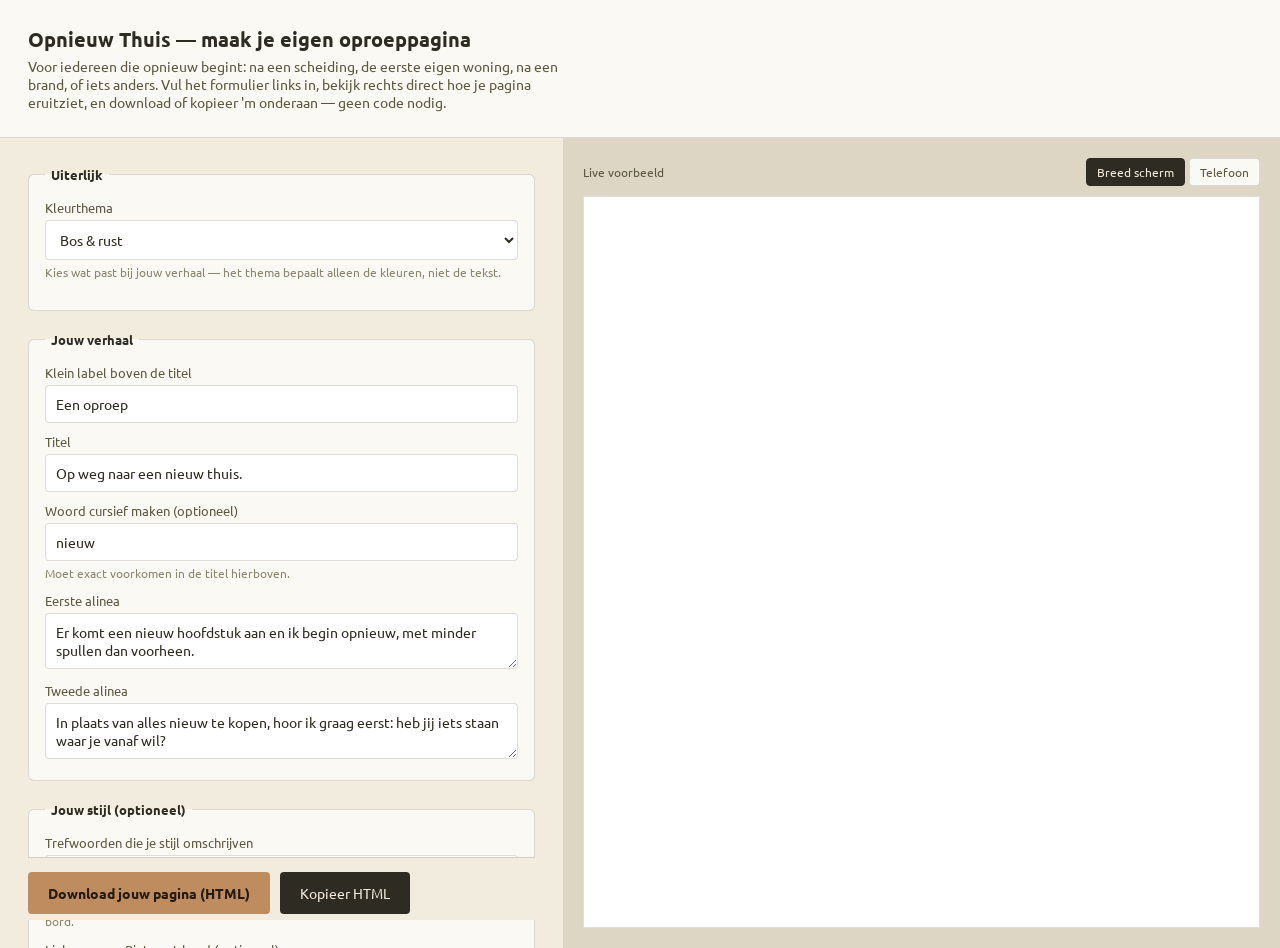
==== commit 86f42c91: "update pics" ====
--- a/index.html
+++ b/index.html
@@ -244,9 +244,9 @@
   fris:   { sand:'#EDF2EA', sandDeep:'#DCE7DE', ink:'#20302A', inkSoft:'#4C5C53', a1:'#5E8B7E', a1d:'#3F6A5E', a2:'#6E93A8', a2d:'#4F7488' },
   warmte: { sand:'#F5EDE3', sandDeep:'#EEDFCB', ink:'#332420', inkSoft:'#6B4F3F', a1:'#C98A3F', a1d:'#A66C2A', a2:'#B15C42', a2d:'#8E4530' },
 };
-const LEAF_SVG_BASE64 = "[base64]";
-const LEAF2_SVG_BASE64 = "[base64]";
-const GRAIN_SVG_BASE64 = "[base64]";
+const LEAF_SVG = "https://github.com/nvoorwerk-sudo/Opnieuwthuis/blob/e4b1daf65617f20ef3a09f9de9bbf674b43baf12/ingmar-pVPnB984TVQ-unsplash.jpg";
+const LEAF2_SVG = "https://github.com/nvoorwerk-sudo/Opnieuwthuis/blob/e4b1daf65617f20ef3a09f9de9bbf674b43baf12/ingmar-pVPnB984TVQ-unsplash.jpg";
+const GRAIN_SVG = "https://github.com/nvoorwerk-sudo/Opnieuwthuis/blob/e4b1daf65617f20ef3a09f9de9bbf674b43baf12/ingmar-pVPnB984TVQ-unsplash.jpg";
 
 function hexToRgb(hex){
   const h = hex.replace('#','');
